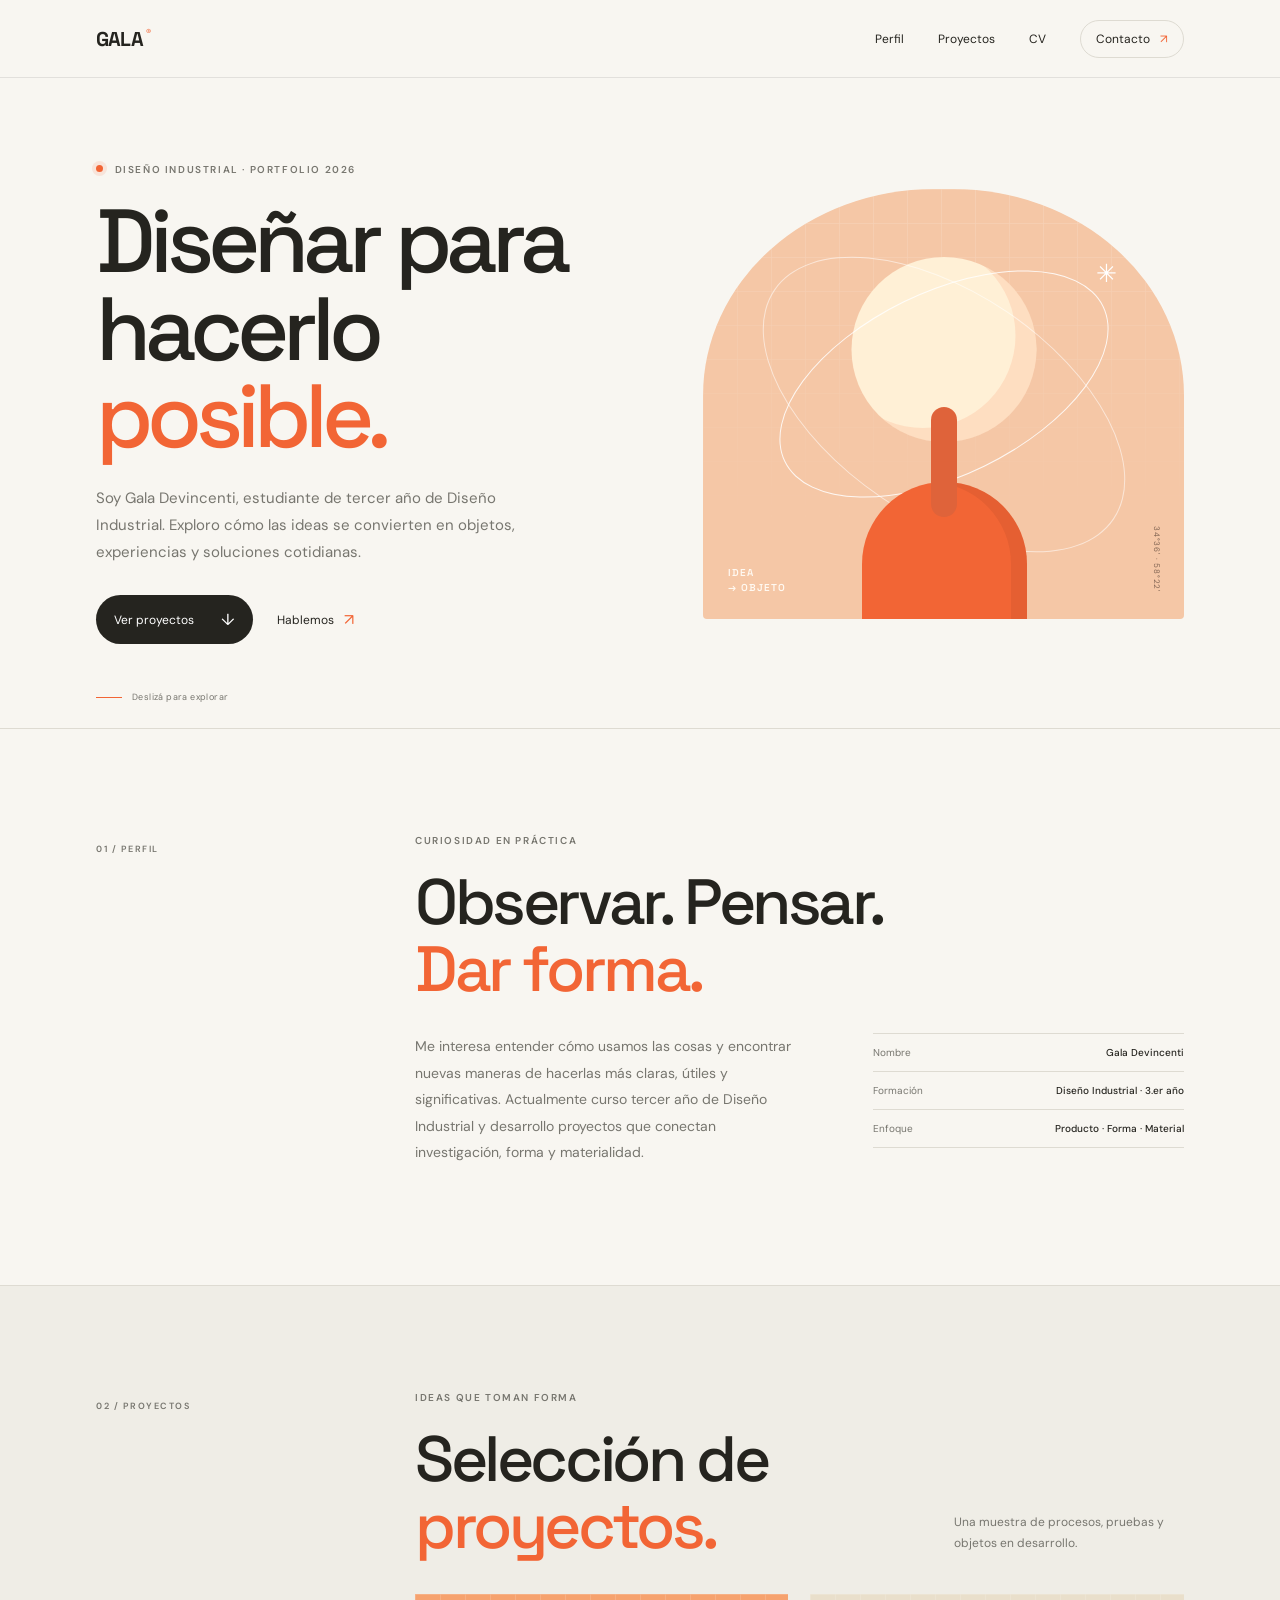
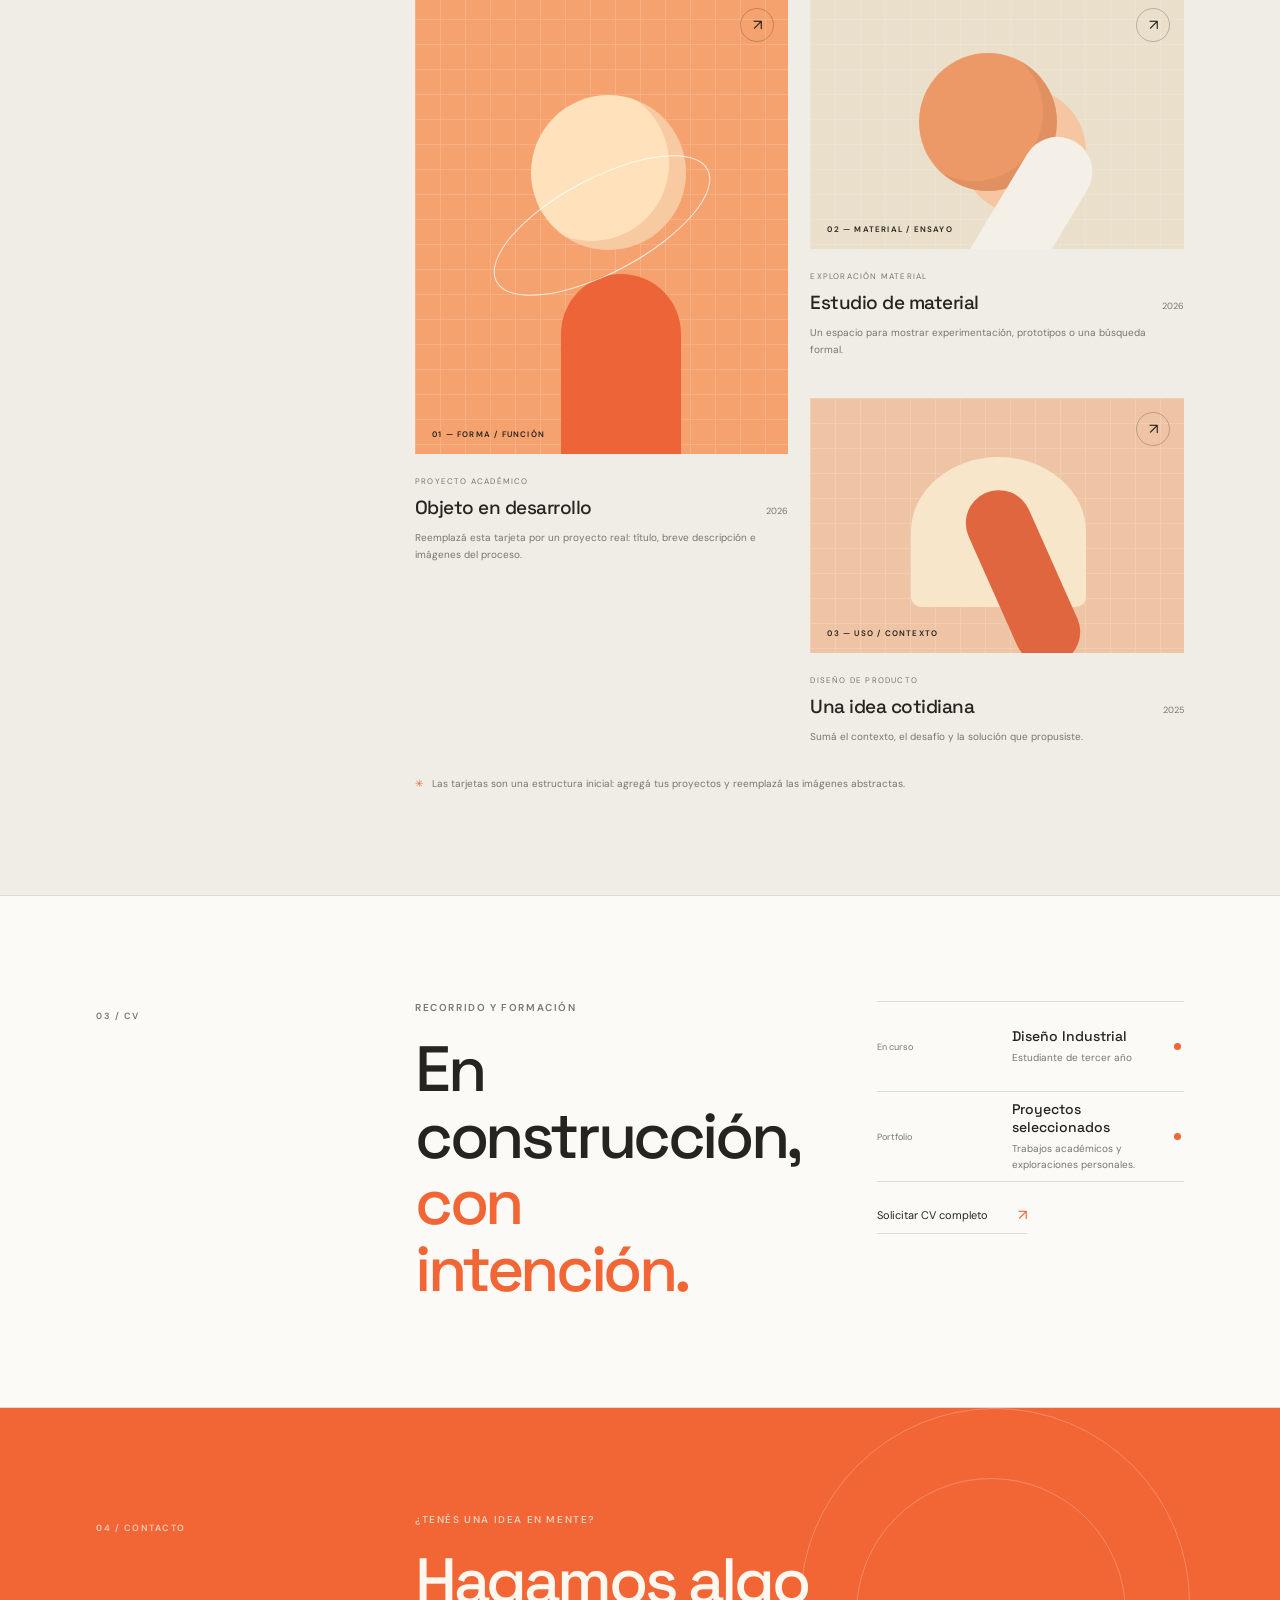
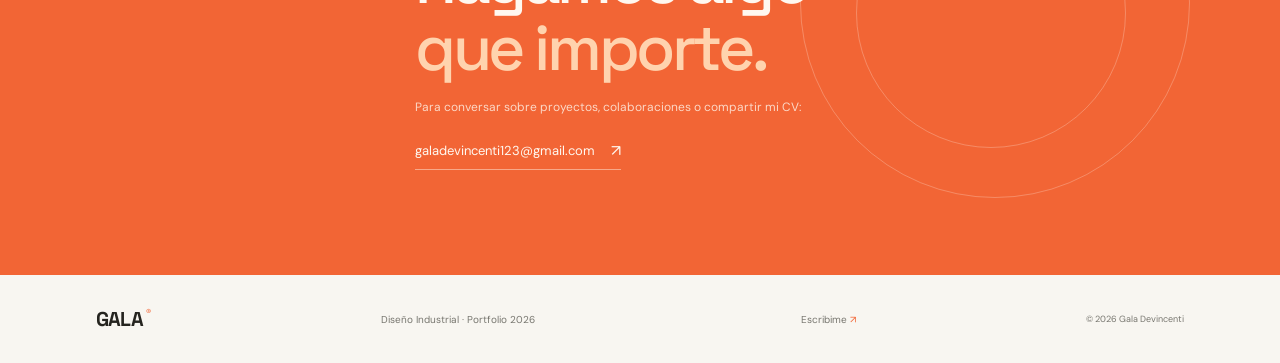
==== index.html @ a6c81020 "Actualiza portfolio de Gala" ====
<!doctype html>
<html lang="es">
  <head>
    <meta charset="UTF-8" />
    <meta name="viewport" content="width=device-width, initial-scale=1.0" />
    <meta name="theme-color" content="#f8f6f1" />
    <meta name="description" content="Portfolio de Gala Devincenti, estudiante de tercer año de Diseño Industrial." />
    <title>Gala Devincenti — Diseño Industrial</title>
    <link rel="preconnect" href="https://fonts.googleapis.com" />
    <link rel="preconnect" href="https://fonts.gstatic.com" crossorigin />
    <link href="https://fonts.googleapis.com/css2?family=DM+Sans:wght@400;500;600;700&family=Space+Grotesk:wght@400;500;600;700&display=swap" rel="stylesheet" />
    <link rel="stylesheet" href="styles.css" />
  </head>
  <body>
    <header class="site-header">
      <a class="wordmark" href="#inicio" aria-label="Gala Devincenti, inicio">GALA<span>®</span></a>
      <nav aria-label="Navegación principal">
        <a href="#perfil">Perfil</a>
        <a href="#proyectos">Proyectos</a>
        <a href="#cv">CV</a>
        <a class="nav-contact" href="#contacto">Contacto <span aria-hidden="true">↗</span></a>
      </nav>
    </header>

    <main>
      <section class="hero" id="inicio">
        <div class="hero-copy">
          <p class="eyebrow"><span class="status-dot"></span> Diseño Industrial · Portfolio 2026</p>
          <h1>Diseñar para<br />hacerlo <span>posible.</span></h1>
          <p class="hero-intro">Soy Gala Devincenti, estudiante de tercer año de Diseño Industrial. Exploro cómo las ideas se convierten en objetos, experiencias y soluciones cotidianas.</p>
          <div class="hero-actions">
            <a class="button" href="#proyectos">Ver proyectos <span aria-hidden="true">↓</span></a>
            <a class="quiet-link" href="mailto:galadevincenti123@gmail.com">Hablemos <span aria-hidden="true">↗</span></a>
          </div>
          <div class="hero-index"><span>01</span><span class="index-line"></span><span>04</span></div>
        </div>
        <div class="hero-visual" aria-label="Composición abstracta inspirada en formas y objetos de diseño" role="img">
          <div class="visual-grid"></div>
          <div class="object-disc"></div>
          <div class="object-ring ring-a"></div>
          <div class="object-ring ring-b"></div>
          <div class="object-block"></div>
          <div class="object-stem"></div>
          <div class="visual-tag">IDEA<br />→ OBJETO</div>
          <span class="visual-cross">✳</span>
          <span class="visual-coordinate">34°36' · 58°22'</span>
        </div>
        <a class="scroll-cue" href="#perfil"><span></span> Deslizá para explorar</a>
      </section>

      <section class="profile section" id="perfil">
        <div class="section-index">01 / PERFIL</div>
        <div class="profile-content">
          <p class="eyebrow">Curiosidad en práctica</p>
          <h2>Observar. Pensar.<br /><span>Dar forma.</span></h2>
          <div class="profile-bottom">
            <p>Me interesa entender cómo usamos las cosas y encontrar nuevas maneras de hacerlas más claras, útiles y significativas. Actualmente curso tercer año de Diseño Industrial y desarrollo proyectos que conectan investigación, forma y materialidad.</p>
            <div class="profile-facts">
              <div><span>Nombre</span><strong>Gala Devincenti</strong></div>
              <div><span>Formación</span><strong>Diseño Industrial · 3.er año</strong></div>
              <div><span>Enfoque</span><strong>Producto · Forma · Material</strong></div>
            </div>
          </div>
        </div>
      </section>

      <section class="projects section" id="proyectos">
        <div class="section-index">02 / PROYECTOS</div>
        <div class="projects-content">
          <div class="projects-heading">
            <div><p class="eyebrow">Ideas que toman forma</p><h2>Selección de<br /><span>proyectos.</span></h2></div>
            <p>Una muestra de procesos, pruebas y objetos en desarrollo.</p>
          </div>
          <div class="project-grid">
            <article class="project-card project-large">
              <a class="project-visual visual-one" href="mailto:galadevincenti123@gmail.com?subject=Proyecto%20de%20portfolio%20-%20Gala" aria-label="Consultar por el primer proyecto">
                <span class="project-mark mark-one"></span><span class="project-mark mark-two"></span><span class="project-mark mark-three"></span>
                <span class="project-open">↗</span><span class="project-visual-label">01 — FORMA / FUNCIÓN</span>
              </a>
              <div class="project-caption"><div><span class="project-type">PROYECTO ACADÉMICO</span><h3>Objeto en desarrollo</h3></div><span class="project-year">2026</span></div>
              <p class="project-note">Reemplazá esta tarjeta por un proyecto real: título, breve descripción e imágenes del proceso.</p>
            </article>
            <article class="project-card">
              <a class="project-visual visual-two" href="mailto:galadevincenti123@gmail.com?subject=Proyecto%20de%20portfolio%20-%20Gala" aria-label="Consultar por el segundo proyecto">
                <span class="project-mark mark-four"></span><span class="project-mark mark-five"></span><span class="project-open">↗</span><span class="project-visual-label">02 — MATERIAL / ENSAYO</span>
              </a>
              <div class="project-caption"><div><span class="project-type">EXPLORACIÓN MATERIAL</span><h3>Estudio de material</h3></div><span class="project-year">2026</span></div>
              <p class="project-note">Un espacio para mostrar experimentación, prototipos o una búsqueda formal.</p>
            </article>
            <article class="project-card">
              <a class="project-visual visual-three" href="mailto:galadevincenti123@gmail.com?subject=Proyecto%20de%20portfolio%20-%20Gala" aria-label="Consultar por el tercer proyecto">
                <span class="project-mark mark-six"></span><span class="project-mark mark-seven"></span><span class="project-open">↗</span><span class="project-visual-label">03 — USO / CONTEXTO</span>
              </a>
              <div class="project-caption"><div><span class="project-type">DISEÑO DE PRODUCTO</span><h3>Una idea cotidiana</h3></div><span class="project-year">2025</span></div>
              <p class="project-note">Sumá el contexto, el desafío y la solución que propusiste.</p>
            </article>
          </div>
          <p class="projects-footnote"><span>✳</span> Las tarjetas son una estructura inicial: agregá tus proyectos y reemplazá las imágenes abstractas.</p>
        </div>
      </section>

      <section class="cv section" id="cv">
        <div class="section-index">03 / CV</div>
        <div class="cv-content">
          <div class="cv-title"><p class="eyebrow">Recorrido y formación</p><h2>En construcción,<br /><span>con intención.</span></h2></div>
          <div class="cv-summary">
              <div class="cv-row"><span>En curso</span><div><h3>Diseño Industrial</h3><p>Estudiante de tercer año</p></div><span class="cv-dot"></span></div>
              <div class="cv-row"><span>Portfolio</span><div><h3>Proyectos seleccionados</h3><p>Trabajos académicos y exploraciones personales.</p></div><span class="cv-dot"></span></div>
            <a class="cv-download" href="mailto:galadevincenti123@gmail.com?subject=Solicitud%20de%20CV%20-%20Gala%20De%20Vincenti">Solicitar CV completo <span aria-hidden="true">↗</span></a>
          </div>
        </div>
      </section>

      <section class="contact section" id="contacto">
        <div class="section-index">04 / CONTACTO</div>
        <div class="contact-content">
          <p class="eyebrow">¿Tenés una idea en mente?</p>
          <h2>Hagamos algo<br /><span>que importe.</span></h2>
          <p>Para conversar sobre proyectos, colaboraciones o compartir mi CV:</p>
          <a class="email-link" href="mailto:galadevincenti123@gmail.com">galadevincenti123@gmail.com <span aria-hidden="true">↗</span></a>
        </div>
        <span class="contact-orbit orbit-a"></span><span class="contact-orbit orbit-b"></span>
      </section>
    </main>

    <footer class="site-footer">
      <a class="wordmark" href="#inicio">GALA<span>®</span></a>
      <p>Diseño Industrial · Portfolio 2026</p>
      <a href="mailto:galadevincenti123@gmail.com">Escribime <span aria-hidden="true">↗</span></a>
      <small>© 2026 Gala Devincenti</small>
    </footer>
  </body>
</html>
---- styles.css ----
:root {
  --paper: #f8f6f1;
  --paper-deep: #efede6;
  --ink: #25241f;
  --muted: #77766f;
  --orange: #f26535;
  --orange-light: #ffb184;
  --line: #dedbd2;
  --sans: 'DM Sans', Arial, sans-serif;
  --display: 'Space Grotesk', Arial, sans-serif;
}

* { box-sizing: border-box; }
html { scroll-behavior: smooth; scroll-padding-top: 78px; }
body { margin: 0; background: var(--paper); color: var(--ink); font-family: var(--sans); -webkit-font-smoothing: antialiased; }
a { color: inherit; text-decoration: none; }
.site-header { height: 78px; padding: 0 7.5%; display: flex; align-items: center; justify-content: space-between; border-bottom: 1px solid rgba(37,36,31,.1); }
.wordmark { font: 700 20px var(--display); letter-spacing: -.8px; }
.wordmark span { margin-left: 3px; color: var(--orange); font-size: 10px; vertical-align: top; }
nav { display: flex; align-items: center; gap: 34px; font-size: 12px; }
nav a { transition: color .2s ease; }
nav a:hover, .quiet-link:hover, .site-footer > a:hover { color: var(--orange); }
.nav-contact { padding: 10px 15px; border: 1px solid var(--line); border-radius: 30px; }
.nav-contact span { margin-left: 7px; color: var(--orange); }
.hero { min-height: 650px; padding: 78px 7.5% 77px; position: relative; display: grid; grid-template-columns: 1.05fr .95fr; align-items: center; gap: 7%; overflow: hidden; }
.hero-copy { max-width: 590px; position: relative; z-index: 2; }
.eyebrow { margin: 0 0 22px; color: var(--muted); font-size: 10px; font-weight: 600; letter-spacing: 1.6px; text-transform: uppercase; }
.status-dot { display: inline-block; width: 7px; height: 7px; margin: 0 8px 1px 0; border-radius: 50%; background: var(--orange); box-shadow: 0 0 0 4px rgba(242,101,53,.12); }
h1, h2, h3, p { margin-top: 0; }
h1, h2, h3 { font-family: var(--display); }
h1 { max-width: 620px; margin-bottom: 24px; font-size: clamp(58px, 7vw, 93px); font-weight: 500; letter-spacing: -6px; line-height: .98; }
h1 span, h2 span { color: var(--orange); }
.hero-intro { max-width: 430px; margin-bottom: 29px; color: var(--muted); font-size: 15px; line-height: 1.8; }
.hero-actions { display: flex; align-items: center; gap: 24px; }
.button { display: inline-flex; align-items: center; gap: 27px; padding: 14px 18px; border-radius: 30px; background: var(--ink); color: white; font-size: 12px; transition: transform .2s, background .2s; }
.button:hover { transform: translateY(-2px); background: var(--orange); }
.button span, .quiet-link span { font-size: 16px; }
.quiet-link { display: inline-flex; gap: 10px; align-items: center; font-size: 12px; transition: color .2s; }
.quiet-link span { color: var(--orange); }
.hero-index { display: flex; align-items: center; gap: 10px; position: absolute; bottom: -94px; left: 0; color: var(--muted); font-size: 9px; letter-spacing: 1px; }
.hero-index span:first-child { color: var(--orange); }
.index-line { width: 42px; height: 1px; background: var(--line); }
.hero-visual { height: 430px; position: relative; overflow: hidden; isolation: isolate; border-radius: 48% 48% 4px 4px; background: #f5c7a6; }
.visual-grid { position: absolute; inset: 0; z-index: -1; opacity: .22; background-image: linear-gradient(rgba(255,255,255,.65) 1px, transparent 1px), linear-gradient(90deg, rgba(255,255,255,.65) 1px, transparent 1px); background-size: 34px 34px; mask-image: linear-gradient(to bottom, black, transparent 80%); }
.object-disc { width: 185px; height: 185px; position: absolute; top: 16%; left: 50%; transform: translateX(-50%); border-radius: 50%; background: #fff0d6; box-shadow: inset -21px -14px 0 rgba(242,101,53,.13); }
.object-ring { position: absolute; left: 50%; top: 24%; border: 1px solid rgba(255,255,255,.86); border-radius: 50%; transform: translateX(-50%) rotate(-26deg); }
.ring-a { width: 355px; height: 184px; }
.ring-b { width: 410px; height: 225px; transform: translateX(-50%) rotate(34deg); border-color: rgba(255,255,255,.55); }
.object-block { width: 165px; height: 145px; position: absolute; bottom: -8px; left: calc(50% - 82px); border-radius: 82px 82px 0 0; background: var(--orange); box-shadow: inset -16px 0 0 rgba(135,55,28,.12); }
.object-stem { width: 26px; height: 110px; position: absolute; left: calc(50% - 13px); bottom: 102px; border-radius: 20px; background: #df633a; }
.visual-tag { position: absolute; left: 25px; bottom: 24px; color: #fff9f1; font: 600 10px/1.5 var(--display); letter-spacing: 1px; }
.visual-cross { position: absolute; top: 16%; right: 14%; color: white; font-size: 25px; }
.visual-coordinate { position: absolute; right: 22px; bottom: 27px; color: rgba(68,48,38,.65); font-size: 8px; letter-spacing: .8px; writing-mode: vertical-rl; }
.scroll-cue { position: absolute; left: 7.5%; bottom: 25px; display: flex; gap: 10px; align-items: center; color: var(--muted); font-size: 9px; letter-spacing: .4px; }
.scroll-cue span { width: 26px; height: 1px; background: var(--orange); }
.section { padding: 105px 7.5%; display: grid; grid-template-columns: .72fr 2.28fr; gap: 7%; border-top: 1px solid var(--line); }
.section-index { padding-top: 9px; color: var(--muted); font-size: 9px; font-weight: 600; letter-spacing: 1.5px; }
.profile-content { max-width: 1000px; }
h2 { margin-bottom: 31px; font-size: clamp(44px, 5vw, 67px); font-weight: 500; letter-spacing: -3.4px; line-height: 1.04; }
.profile-bottom { display: grid; grid-template-columns: 1.1fr .9fr; gap: 10%; align-items: start; }
.profile-bottom > p { max-width: 490px; color: var(--muted); font-size: 14px; line-height: 1.9; }
.profile-facts { border-top: 1px solid var(--line); }
.profile-facts > div { padding: 12px 0; display: flex; justify-content: space-between; gap: 14px; border-bottom: 1px solid var(--line); font-size: 10px; }
.profile-facts span { color: var(--muted); }
.profile-facts strong { font-weight: 500; text-align: right; }
.projects { background: var(--paper-deep); }
.projects-content { min-width: 0; }
.projects-heading { margin-bottom: 35px; display: flex; justify-content: space-between; align-items: end; gap: 30px; }
.projects-heading h2 { margin: 0; }
.projects-heading > p { max-width: 230px; margin: 0 0 6px; color: var(--muted); font-size: 12px; line-height: 1.7; }
.project-grid { display: grid; grid-template-columns: 1fr 1fr; gap: 40px 22px; }
.project-card { min-width: 0; }
.project-large { grid-row: span 2; }
.project-visual { height: 255px; position: relative; display: block; overflow: hidden; }
.project-large .project-visual { height: 460px; }
.visual-one { background: #f6a26e; }
.visual-two { background: #e9dfcb; }
.visual-three { background: #efc4a5; }
.project-visual::before { content: ''; position: absolute; inset: 0; opacity: .22; background-image: linear-gradient(rgba(255,255,255,.7) 1px, transparent 1px), linear-gradient(90deg, rgba(255,255,255,.7) 1px, transparent 1px); background-size: 25px 25px; }
.project-mark { position: absolute; display: block; transition: transform .35s ease; }
.project-visual:hover .project-mark { transform: translateY(-8px) rotate(5deg); }
.mark-one { width: 155px; height: 155px; top: 22%; left: 31%; border-radius: 50%; background: #ffe2bc; box-shadow: inset -17px -9px 0 rgba(217,95,48,.19); }
.mark-two { width: 120px; height: 210px; bottom: -30px; left: 39%; border-radius: 60px 60px 10px 10px; background: #ed6438; }
.mark-three { width: 240px; height: 95px; top: 40%; left: 18%; border: 1px solid rgba(255,255,255,.8); border-radius: 50%; transform: rotate(-28deg); }
.mark-four { width: 138px; height: 138px; left: 29%; top: 23%; border-radius: 50%; background: #ec9967; box-shadow: 35px 29px 0 -6px #f6c6a2, inset -14px -10px 0 rgba(117,74,47,.1); }
.mark-five { width: 70px; height: 180px; left: 49%; bottom: -60px; border-radius: 40px 40px 0 0; background: #f5f0e7; transform: rotate(31deg); }
.mark-six { width: 175px; height: 150px; left: 27%; top: 23%; border-radius: 50% 50% 10px 10px; background: #f7e6ca; }
.mark-seven { width: 66px; height: 185px; left: 48%; top: 34%; border-radius: 40px; background: #df663f; transform: rotate(-24deg); }
.project-open { width: 34px; height: 34px; position: absolute; top: 14px; right: 14px; display: grid; place-items: center; border: 1px solid rgba(37,36,31,.25); border-radius: 50%; font-size: 15px; transition: color .2s, background .2s; }
.project-visual:hover .project-open { background: var(--ink); color: white; }
.project-visual-label { position: absolute; left: 17px; bottom: 15px; font-size: 8px; font-weight: 600; letter-spacing: 1.2px; }
.project-caption { padding: 14px 0 0; display: flex; align-items: end; justify-content: space-between; }
.project-type { color: var(--muted); font-size: 8px; letter-spacing: 1.2px; }
.project-caption h3 { margin: 6px 0 0; font-size: 19px; font-weight: 500; letter-spacing: -.5px; }
.project-year { padding-bottom: 3px; color: var(--muted); font-size: 9px; }
.project-note { max-width: 360px; margin: 9px 0 0; color: var(--muted); font-size: 10px; line-height: 1.7; }
.projects-footnote { margin: 32px 0 0; color: var(--muted); font-size: 10px; }
.projects-footnote span { margin-right: 6px; color: var(--orange); }
.cv { background: #fbfaf6; }
.cv-content { display: grid; grid-template-columns: .9fr 1.1fr; gap: 10%; }
.cv-title h2 { margin: 0; }
.cv-summary { border-top: 1px solid var(--line); }
.cv-row { min-height: 90px; display: grid; grid-template-columns: 120px 1fr 10px; gap: 15px; align-items: center; border-bottom: 1px solid var(--line); }
.cv-row > span:first-child { color: var(--muted); font-size: 9px; }
.cv-row h3 { margin: 0 0 5px; font-size: 14px; font-weight: 500; }
.cv-row p { margin: 0; color: var(--muted); font-size: 10px; line-height: 1.6; }
.cv-dot { width: 7px; height: 7px; border-radius: 50%; background: var(--orange); }
.cv-download { margin-top: 23px; display: inline-flex; gap: 30px; align-items: center; padding-bottom: 8px; border-bottom: 1px solid var(--line); font-size: 11px; transition: color .2s; }
.cv-download:hover { color: var(--orange); }
.cv-download span { color: var(--orange); font-size: 15px; }
.contact { position: relative; min-height: 430px; overflow: hidden; background: var(--orange); color: #fff8f0; }
.contact .section-index, .contact .eyebrow { color: rgba(255,248,240,.7); }
.contact-content { position: relative; z-index: 1; }
.contact-content h2 { margin-bottom: 18px; }
.contact-content h2 span { color: #ffd3ae; }
.contact-content > p:not(.eyebrow) { color: rgba(255,248,240,.78); font-size: 12px; }
.email-link { display: inline-flex; gap: 16px; align-items: center; margin-top: 13px; padding-bottom: 8px; border-bottom: 1px solid rgba(255,248,240,.45); font-size: 13px; }
.email-link span { font-size: 16px; }
.contact-orbit { width: 270px; height: 270px; position: absolute; right: 12%; top: 15%; border: 1px solid rgba(255,248,240,.26); border-radius: 50%; }
.orbit-b { width: 390px; height: 390px; right: 7%; top: 0; }
.site-footer { min-height: 88px; padding: 20px 7.5%; display: grid; grid-template-columns: 1fr 1.5fr 1fr auto; gap: 18px; align-items: center; }
.site-footer p, .site-footer > a:not(.wordmark) { margin: 0; color: var(--muted); font-size: 10px; }
.site-footer > a:not(.wordmark) span { color: var(--orange); }
.site-footer small { color: var(--muted); font-size: 9px; }

@media (max-width: 760px) {
  .site-header { height: 70px; padding: 0 6%; }
  nav { gap: 17px; font-size: 10px; }
  .nav-contact { padding: 8px 10px; }
  .hero { min-height: auto; padding: 68px 6% 85px; grid-template-columns: 1fr; gap: 40px; }
  h1 { font-size: clamp(60px, 13vw, 82px); letter-spacing: -4px; }
  .hero-visual { width: min(100%, 440px); height: 360px; justify-self: center; }
  .hero-index { bottom: -54px; }
  .scroll-cue { left: 6%; bottom: 25px; }
  .section { padding: 75px 6%; grid-template-columns: 1fr; gap: 23px; }
  .section-index { padding: 0; }
  .profile-bottom { grid-template-columns: 1fr; gap: 15px; }
  .projects-heading { align-items: start; flex-direction: column; gap: 10px; }
  .project-large .project-visual { height: 380px; }
  .cv-content { grid-template-columns: 1fr; gap: 28px; }
  .contact-orbit { right: -32%; top: 22%; }
  .orbit-b { right: -45%; }
  .site-footer { padding: 25px 6%; grid-template-columns: 1fr 1fr; }
  .site-footer p { grid-column: 1 / -1; order: 3; }
  .site-footer small { text-align: right; }
}

@media (max-width: 480px) {
  nav { gap: 11px; }
  nav a:first-child { display: none; }
  .hero-visual { height: 315px; }
  .section { padding: 64px 6%; }
  h2 { font-size: 47px; letter-spacing: -2.5px; }
  .project-grid { grid-template-columns: 1fr; gap: 30px; }
  .project-large { grid-row: auto; }
  .project-large .project-visual, .project-visual { height: 300px; }
  .cv-row { grid-template-columns: 85px 1fr 8px; gap: 10px; }
  .email-link { font-size: 11px; }
  .site-footer { grid-template-columns: 1fr; gap: 12px; }
  .site-footer p { grid-column: auto; }
  .site-footer small { text-align: left; }
}
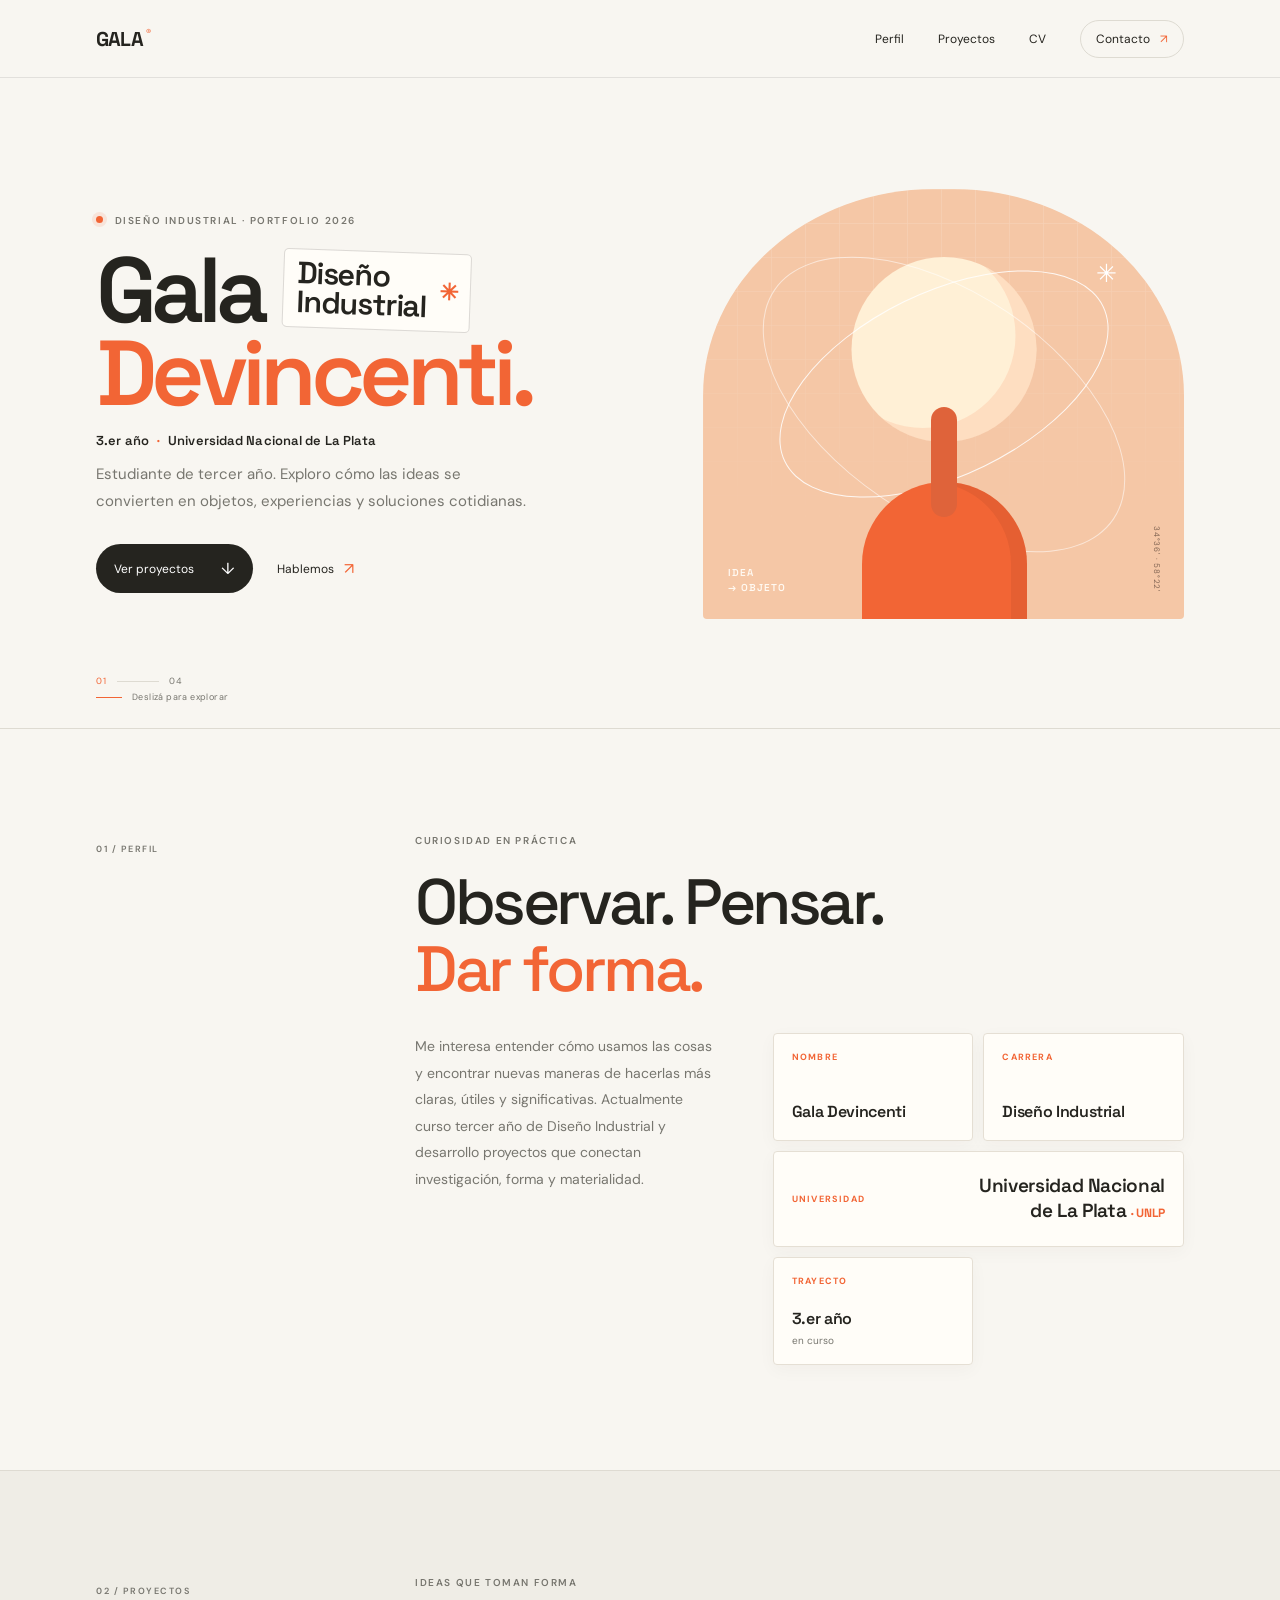
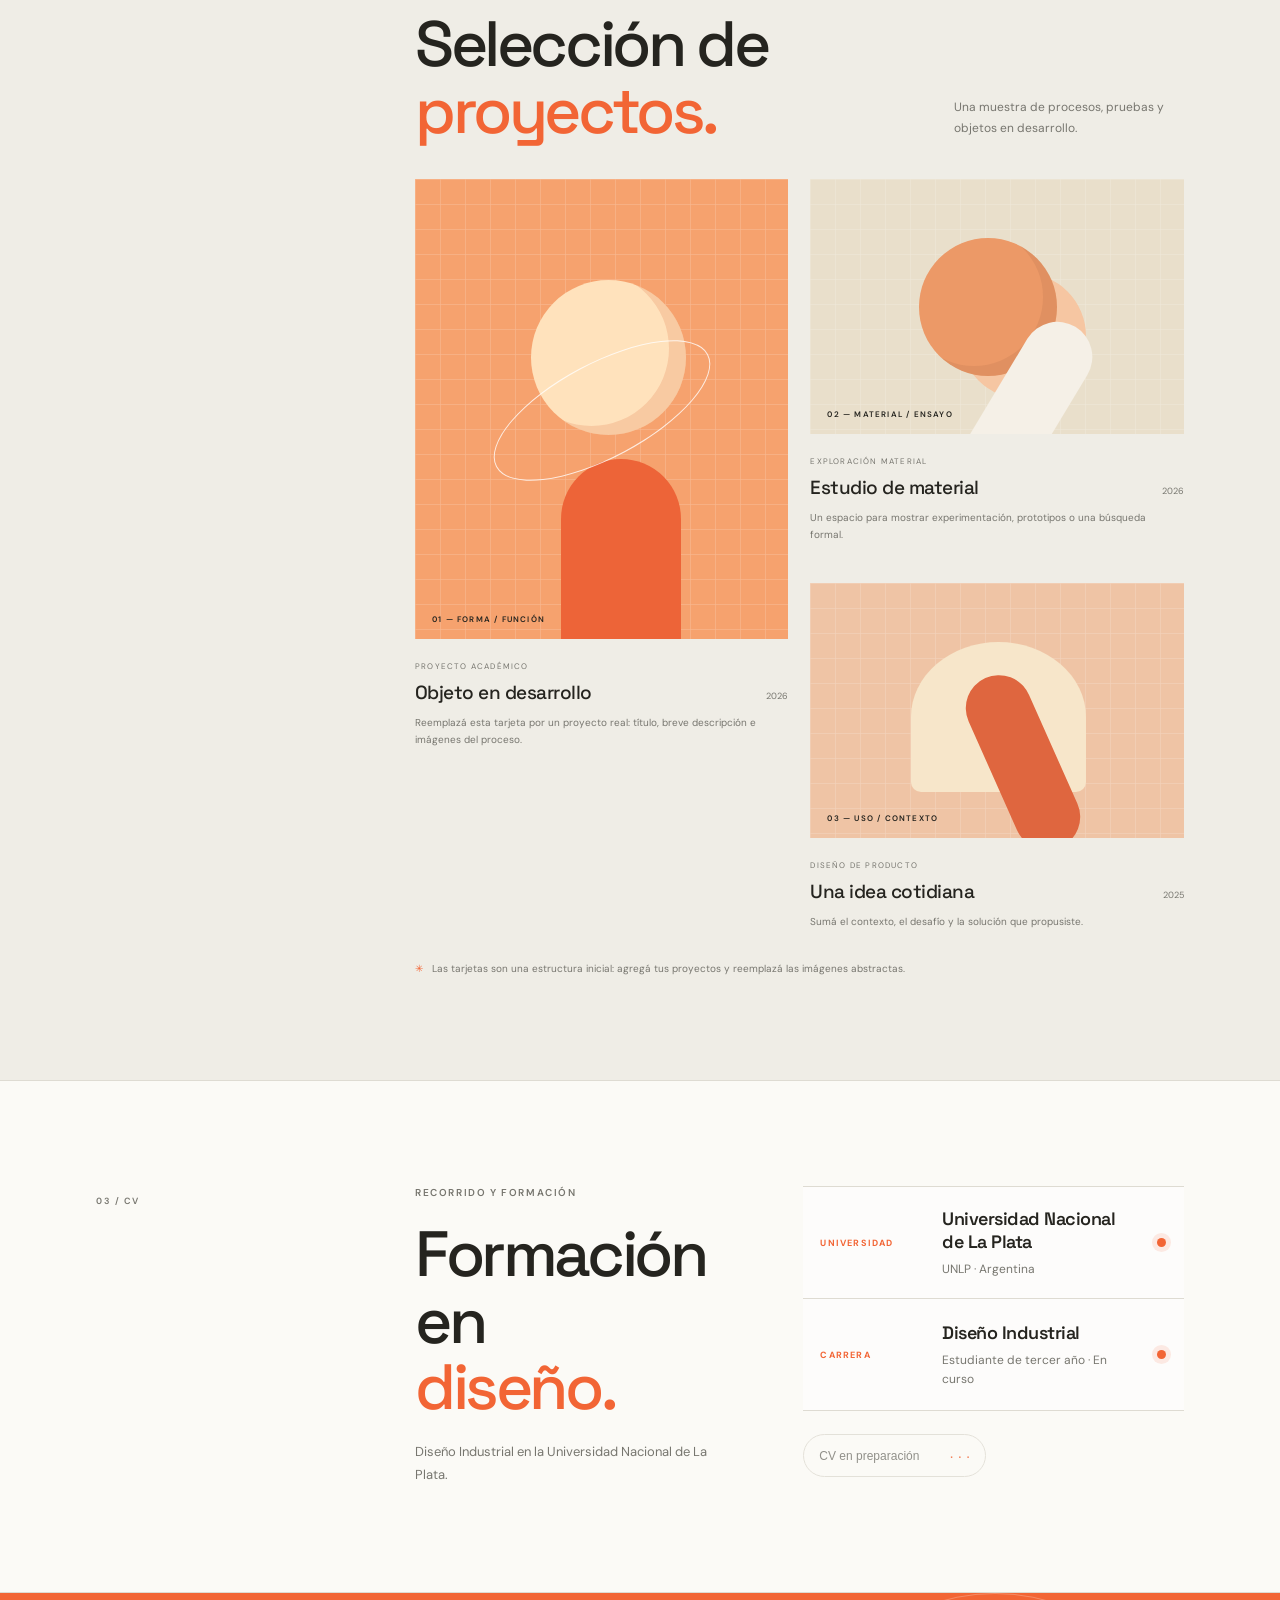
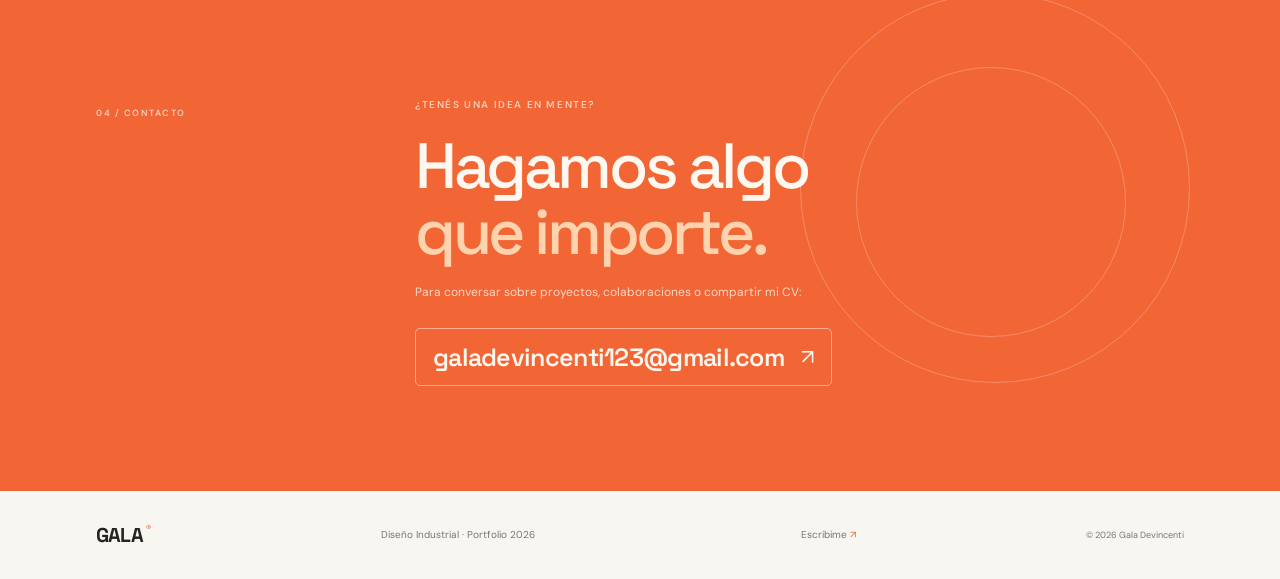
==== commit 0f50ab6b: "mejoras en el diseño" ====
--- a/index.html
+++ b/index.html
@@ -26,8 +26,9 @@
       <section class="hero" id="inicio">
         <div class="hero-copy">
           <p class="eyebrow"><span class="status-dot"></span> Diseño Industrial · Portfolio 2026</p>
-          <h1>Diseñar para<br />hacerlo <span>posible.</span></h1>
-          <p class="hero-intro">Soy Gala Devincenti, estudiante de tercer año de Diseño Industrial. Exploro cómo las ideas se convierten en objetos, experiencias y soluciones cotidianas.</p>
+          <h1><span class="hero-name-top"><span class="hero-name-first">Gala</span><span class="discipline-hover" tabindex="0" aria-label="Diseño Industrial"><span class="discipline-label">Diseño<br />Industrial</span><span class="discipline-spark" aria-hidden="true">✳</span></span></span><br /><span class="hero-name-last">Devincenti.</span></h1>
+          <p class="hero-role">3.er año <span>·</span> Universidad Nacional de La Plata</p>
+          <p class="hero-intro">Estudiante de tercer año. Exploro cómo las ideas se convierten en objetos, experiencias y soluciones cotidianas.</p>
           <div class="hero-actions">
             <a class="button" href="#proyectos">Ver proyectos <span aria-hidden="true">↓</span></a>
             <a class="quiet-link" href="mailto:galadevincenti123@gmail.com">Hablemos <span aria-hidden="true">↗</span></a>
@@ -56,9 +57,10 @@
           <div class="profile-bottom">
             <p>Me interesa entender cómo usamos las cosas y encontrar nuevas maneras de hacerlas más claras, útiles y significativas. Actualmente curso tercer año de Diseño Industrial y desarrollo proyectos que conectan investigación, forma y materialidad.</p>
             <div class="profile-facts">
-              <div><span>Nombre</span><strong>Gala Devincenti</strong></div>
-              <div><span>Formación</span><strong>Diseño Industrial · 3.er año</strong></div>
-              <div><span>Enfoque</span><strong>Producto · Forma · Material</strong></div>
+              <div class="fact-card"><span>Nombre</span><strong>Gala Devincenti</strong></div>
+              <div class="fact-card"><span>Carrera</span><strong>Diseño Industrial</strong></div>
+              <div class="fact-card fact-wide"><span>Universidad</span><strong>Universidad Nacional<br />de La Plata <b>· UNLP</b></strong></div>
+              <div class="fact-card"><span>Trayecto</span><strong>3.er año <i>en curso</i></strong></div>
             </div>
           </div>
         </div>
@@ -73,24 +75,24 @@
           </div>
           <div class="project-grid">
             <article class="project-card project-large">
-              <a class="project-visual visual-one" href="mailto:galadevincenti123@gmail.com?subject=Proyecto%20de%20portfolio%20-%20Gala" aria-label="Consultar por el primer proyecto">
+              <div class="project-visual visual-one" role="img" aria-label="Composición abstracta del proyecto uno">
                 <span class="project-mark mark-one"></span><span class="project-mark mark-two"></span><span class="project-mark mark-three"></span>
-                <span class="project-open">↗</span><span class="project-visual-label">01 — FORMA / FUNCIÓN</span>
-              </a>
+                <span class="project-visual-label">01 — FORMA / FUNCIÓN</span>
+              </div>
               <div class="project-caption"><div><span class="project-type">PROYECTO ACADÉMICO</span><h3>Objeto en desarrollo</h3></div><span class="project-year">2026</span></div>
               <p class="project-note">Reemplazá esta tarjeta por un proyecto real: título, breve descripción e imágenes del proceso.</p>
             </article>
             <article class="project-card">
-              <a class="project-visual visual-two" href="mailto:galadevincenti123@gmail.com?subject=Proyecto%20de%20portfolio%20-%20Gala" aria-label="Consultar por el segundo proyecto">
-                <span class="project-mark mark-four"></span><span class="project-mark mark-five"></span><span class="project-open">↗</span><span class="project-visual-label">02 — MATERIAL / ENSAYO</span>
-              </a>
+              <div class="project-visual visual-two" role="img" aria-label="Composición abstracta del proyecto dos">
+                <span class="project-mark mark-four"></span><span class="project-mark mark-five"></span><span class="project-visual-label">02 — MATERIAL / ENSAYO</span>
+              </div>
               <div class="project-caption"><div><span class="project-type">EXPLORACIÓN MATERIAL</span><h3>Estudio de material</h3></div><span class="project-year">2026</span></div>
               <p class="project-note">Un espacio para mostrar experimentación, prototipos o una búsqueda formal.</p>
             </article>
             <article class="project-card">
-              <a class="project-visual visual-three" href="mailto:galadevincenti123@gmail.com?subject=Proyecto%20de%20portfolio%20-%20Gala" aria-label="Consultar por el tercer proyecto">
-                <span class="project-mark mark-six"></span><span class="project-mark mark-seven"></span><span class="project-open">↗</span><span class="project-visual-label">03 — USO / CONTEXTO</span>
-              </a>
+              <div class="project-visual visual-three" role="img" aria-label="Composición abstracta del proyecto tres">
+                <span class="project-mark mark-six"></span><span class="project-mark mark-seven"></span><span class="project-visual-label">03 — USO / CONTEXTO</span>
+              </div>
               <div class="project-caption"><div><span class="project-type">DISEÑO DE PRODUCTO</span><h3>Una idea cotidiana</h3></div><span class="project-year">2025</span></div>
               <p class="project-note">Sumá el contexto, el desafío y la solución que propusiste.</p>
             </article>
@@ -102,11 +104,11 @@
       <section class="cv section" id="cv">
         <div class="section-index">03 / CV</div>
         <div class="cv-content">
-          <div class="cv-title"><p class="eyebrow">Recorrido y formación</p><h2>En construcción,<br /><span>con intención.</span></h2></div>
+          <div class="cv-title"><p class="eyebrow">Recorrido y formación</p><h2>Formación en<br /><span>diseño.</span></h2><p class="cv-lede">Diseño Industrial en la Universidad Nacional de La Plata.</p></div>
           <div class="cv-summary">
-              <div class="cv-row"><span>En curso</span><div><h3>Diseño Industrial</h3><p>Estudiante de tercer año</p></div><span class="cv-dot"></span></div>
-              <div class="cv-row"><span>Portfolio</span><div><h3>Proyectos seleccionados</h3><p>Trabajos académicos y exploraciones personales.</p></div><span class="cv-dot"></span></div>
-            <a class="cv-download" href="mailto:galadevincenti123@gmail.com?subject=Solicitud%20de%20CV%20-%20Gala%20De%20Vincenti">Solicitar CV completo <span aria-hidden="true">↗</span></a>
+            <div class="cv-row"><span>UNIVERSIDAD</span><div><h3>Universidad Nacional de La Plata</h3><p>UNLP · Argentina</p></div><span class="cv-dot"></span></div>
+            <div class="cv-row"><span>CARRERA</span><div><h3>Diseño Industrial</h3><p>Estudiante de tercer año · En curso</p></div><span class="cv-dot"></span></div>
+            <button class="cv-download" type="button" disabled>CV en preparación <span aria-hidden="true">· · ·</span></button>
           </div>
         </div>
       </section>
@@ -117,7 +119,7 @@
           <p class="eyebrow">¿Tenés una idea en mente?</p>
           <h2>Hagamos algo<br /><span>que importe.</span></h2>
           <p>Para conversar sobre proyectos, colaboraciones o compartir mi CV:</p>
-          <a class="email-link" href="mailto:galadevincenti123@gmail.com">galadevincenti123@gmail.com <span aria-hidden="true">↗</span></a>
+          <a class="email-link" href="mailto:galadevincenti123@gmail.com"><span class="email-address">galadevincenti123@gmail.com</span><span class="email-arrow" aria-hidden="true">↗</span></a>
         </div>
         <span class="contact-orbit orbit-a"></span><span class="contact-orbit orbit-b"></span>
       </section>
--- a/styles.css
+++ b/styles.css
@@ -28,8 +28,18 @@
 .status-dot { display: inline-block; width: 7px; height: 7px; margin: 0 8px 1px 0; border-radius: 50%; background: var(--orange); box-shadow: 0 0 0 4px rgba(242,101,53,.12); }
 h1, h2, h3, p { margin-top: 0; }
 h1, h2, h3 { font-family: var(--display); }
-h1 { max-width: 620px; margin-bottom: 24px; font-size: clamp(58px, 7vw, 93px); font-weight: 500; letter-spacing: -6px; line-height: .98; }
+h1 { max-width: 700px; margin-bottom: 12px; font-size: clamp(64px, 7.2vw, 100px); font-weight: 600; letter-spacing: -6px; line-height: .9; }
 h1 span, h2 span { color: var(--orange); }
+.hero-name-top { display: inline-flex; align-items: center; gap: clamp(12px, 1.5vw, 21px); white-space: nowrap; }
+h1 .hero-name-first { color: var(--ink); }
+h1 .hero-name-last { color: var(--orange); }
+.discipline-hover { min-height: 63px; padding: 9px 13px; display: inline-flex; align-items: center; gap: 12px; border: 1px solid rgba(37,36,31,.16); border-radius: 5px; background: #fffdf8; color: var(--ink) !important; font: 600 clamp(19px, 2.4vw, 31px)/.96 var(--display); letter-spacing: -1.2px; text-align: left; transform: rotate(2deg); transform-origin: 50% 80%; transition: transform .32s cubic-bezier(.2,.8,.2,1), background .25s, color .25s, box-shadow .25s; }
+.discipline-hover:hover, .discipline-hover:focus-visible { transform: rotate(-4deg) translateY(-6px) scale(1.04); background: var(--orange); color: #fff8f0 !important; box-shadow: 0 12px 24px rgba(193,79,40,.2); outline: none; }
+.discipline-label { color: inherit !important; }
+.discipline-spark { color: var(--orange) !important; font-size: .75em; transition: transform .45s cubic-bezier(.2,.8,.2,1), color .25s; }
+.discipline-hover:hover .discipline-spark, .discipline-hover:focus-visible .discipline-spark { transform: rotate(135deg) scale(1.35); color: #fff8f0 !important; }
+.hero-role { margin: 18px 0 12px; font: 600 13px var(--display); letter-spacing: .1px; }
+.hero-role span { margin: 0 5px; color: var(--orange); }
 .hero-intro { max-width: 430px; margin-bottom: 29px; color: var(--muted); font-size: 15px; line-height: 1.8; }
 .hero-actions { display: flex; align-items: center; gap: 24px; }
 .button { display: inline-flex; align-items: center; gap: 27px; padding: 14px 18px; border-radius: 30px; background: var(--ink); color: white; font-size: 12px; transition: transform .2s, background .2s; }
@@ -57,12 +67,16 @@
 .section-index { padding-top: 9px; color: var(--muted); font-size: 9px; font-weight: 600; letter-spacing: 1.5px; }
 .profile-content { max-width: 1000px; }
 h2 { margin-bottom: 31px; font-size: clamp(44px, 5vw, 67px); font-weight: 500; letter-spacing: -3.4px; line-height: 1.04; }
-.profile-bottom { display: grid; grid-template-columns: 1.1fr .9fr; gap: 10%; align-items: start; }
+.profile-bottom { display: grid; grid-template-columns: .85fr 1.15fr; gap: 7%; align-items: start; }
 .profile-bottom > p { max-width: 490px; color: var(--muted); font-size: 14px; line-height: 1.9; }
-.profile-facts { border-top: 1px solid var(--line); }
-.profile-facts > div { padding: 12px 0; display: flex; justify-content: space-between; gap: 14px; border-bottom: 1px solid var(--line); font-size: 10px; }
-.profile-facts span { color: var(--muted); }
-.profile-facts strong { font-weight: 500; text-align: right; }
+.profile-facts { display: grid; grid-template-columns: 1fr 1fr; gap: 10px; }
+.fact-card { min-height: 108px; padding: 17px 18px; display: flex; flex-direction: column; justify-content: space-between; gap: 12px; border: 1px solid #e5dfd4; border-radius: 4px; background: #fffdf8; box-shadow: 0 5px 18px rgba(48,38,27,.035); }
+.fact-card > span { color: var(--orange); font-size: 9px; font-weight: 700; letter-spacing: 1.2px; text-transform: uppercase; }
+.fact-card strong { font: 600 16px/1.3 var(--display); letter-spacing: -.35px; }
+.fact-card b { color: var(--orange); font-size: 12px; }
+.fact-card i { display: block; margin-top: 4px; color: var(--muted); font: 400 10px var(--sans); letter-spacing: 0; }
+.fact-wide { grid-column: 1 / -1; min-height: 96px; flex-direction: row; align-items: center; }
+.fact-wide strong { font-size: 19px; text-align: right; }
 .projects { background: var(--paper-deep); }
 .projects-content { min-width: 0; }
 .projects-heading { margin-bottom: 35px; display: flex; justify-content: space-between; align-items: end; gap: 30px; }
@@ -99,13 +113,15 @@
 .cv { background: #fbfaf6; }
 .cv-content { display: grid; grid-template-columns: .9fr 1.1fr; gap: 10%; }
 .cv-title h2 { margin: 0; }
+.cv-lede { max-width: 320px; margin: 19px 0 0; color: var(--muted); font-size: 13px; line-height: 1.8; }
 .cv-summary { border-top: 1px solid var(--line); }
-.cv-row { min-height: 90px; display: grid; grid-template-columns: 120px 1fr 10px; gap: 15px; align-items: center; border-bottom: 1px solid var(--line); }
-.cv-row > span:first-child { color: var(--muted); font-size: 9px; }
-.cv-row h3 { margin: 0 0 5px; font-size: 14px; font-weight: 500; }
-.cv-row p { margin: 0; color: var(--muted); font-size: 10px; line-height: 1.6; }
-.cv-dot { width: 7px; height: 7px; border-radius: 50%; background: var(--orange); }
-.cv-download { margin-top: 23px; display: inline-flex; gap: 30px; align-items: center; padding-bottom: 8px; border-bottom: 1px solid var(--line); font-size: 11px; transition: color .2s; }
+.cv-row { min-height: 112px; padding: 19px 17px; display: grid; grid-template-columns: 105px 1fr 10px; gap: 17px; align-items: center; border-bottom: 1px solid var(--line); background: rgba(255,255,255,.55); }
+.cv-row > span:first-child { color: var(--orange); font-size: 9px; font-weight: 700; letter-spacing: 1.2px; }
+.cv-row h3 { margin: 0 0 7px; font-size: 18px; font-weight: 600; letter-spacing: -.5px; }
+.cv-row p { margin: 0; color: var(--muted); font-size: 12px; line-height: 1.6; }
+.cv-dot { width: 9px; height: 9px; border-radius: 50%; background: var(--orange); box-shadow: 0 0 0 5px rgba(242,101,53,.12); }
+.cv-download { margin-top: 23px; display: inline-flex; gap: 30px; align-items: center; padding: 12px 15px; border: 1px solid var(--line); border-radius: 30px; font-size: 12px; transition: color .2s, border-color .2s; }
+.cv-download:disabled { background: transparent; color: var(--muted); cursor: not-allowed; opacity: .8; }
 .cv-download:hover { color: var(--orange); }
 .cv-download span { color: var(--orange); font-size: 15px; }
 .contact { position: relative; min-height: 430px; overflow: hidden; background: var(--orange); color: #fff8f0; }
@@ -114,14 +130,20 @@
 .contact-content h2 { margin-bottom: 18px; }
 .contact-content h2 span { color: #ffd3ae; }
 .contact-content > p:not(.eyebrow) { color: rgba(255,248,240,.78); font-size: 12px; }
-.email-link { display: inline-flex; gap: 16px; align-items: center; margin-top: 13px; padding-bottom: 8px; border-bottom: 1px solid rgba(255,248,240,.45); font-size: 13px; }
-.email-link span { font-size: 16px; }
+.email-link { max-width: 100%; display: inline-flex; gap: 17px; align-items: center; margin-top: 16px; padding: 13px 17px; border: 1px solid rgba(255,248,240,.48); border-radius: 5px; color: #fff8f0; transition: background .2s, color .2s, transform .2s; }
+.email-link:hover { transform: translateY(-2px); background: #fff8f0; color: var(--ink); }
+.email-address { font: 600 clamp(17px, 2.3vw, 25px)/1.2 var(--display); letter-spacing: -.7px; overflow-wrap: anywhere; }
+.email-arrow { font-size: 21px; }
 .contact-orbit { width: 270px; height: 270px; position: absolute; right: 12%; top: 15%; border: 1px solid rgba(255,248,240,.26); border-radius: 50%; }
 .orbit-b { width: 390px; height: 390px; right: 7%; top: 0; }
 .site-footer { min-height: 88px; padding: 20px 7.5%; display: grid; grid-template-columns: 1fr 1.5fr 1fr auto; gap: 18px; align-items: center; }
 .site-footer p, .site-footer > a:not(.wordmark) { margin: 0; color: var(--muted); font-size: 10px; }
 .site-footer > a:not(.wordmark) span { color: var(--orange); }
 .site-footer small { color: var(--muted); font-size: 9px; }
+
+@media (prefers-reduced-motion: reduce) {
+  *, *::before, *::after { scroll-behavior: auto !important; transition-duration: .01ms !important; animation-duration: .01ms !important; }
+}
 
 @media (max-width: 760px) {
   .site-header { height: 70px; padding: 0 6%; }
@@ -154,8 +176,13 @@
   .project-grid { grid-template-columns: 1fr; gap: 30px; }
   .project-large { grid-row: auto; }
   .project-large .project-visual, .project-visual { height: 300px; }
-  .cv-row { grid-template-columns: 85px 1fr 8px; gap: 10px; }
-  .email-link { font-size: 11px; }
+  .cv-row { grid-template-columns: 78px 1fr 8px; gap: 10px; padding: 16px 10px; }
+  .cv-row h3 { font-size: 16px; }
+  .fact-card { min-height: 96px; padding: 14px; }
+  .fact-card strong { font-size: 14px; }
+  .fact-wide strong { font-size: 16px; }
+  .email-link { width: 100%; justify-content: space-between; gap: 8px; padding: 12px 13px; }
+  .email-address { font-size: clamp(15px, 4vw, 19px); letter-spacing: -.5px; }
   .site-footer { grid-template-columns: 1fr; gap: 12px; }
   .site-footer p { grid-column: auto; }
   .site-footer small { text-align: left; }
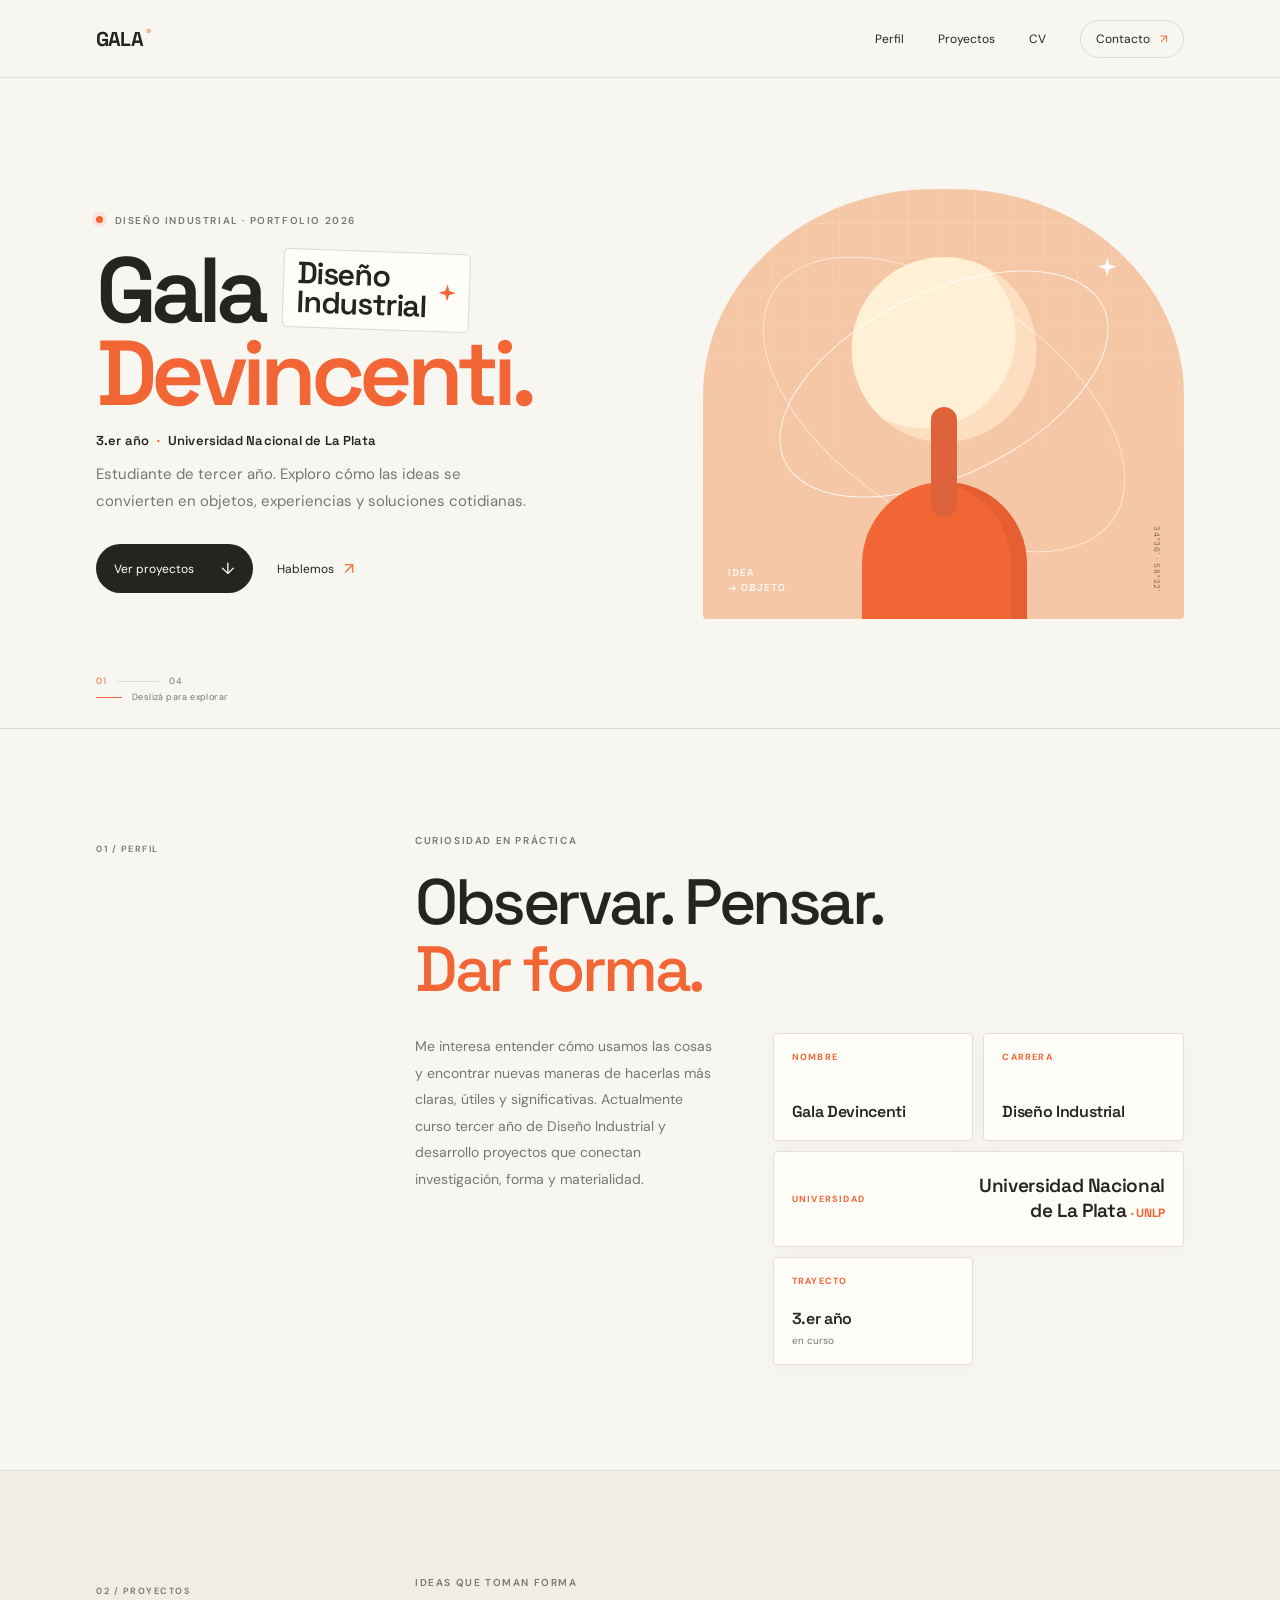
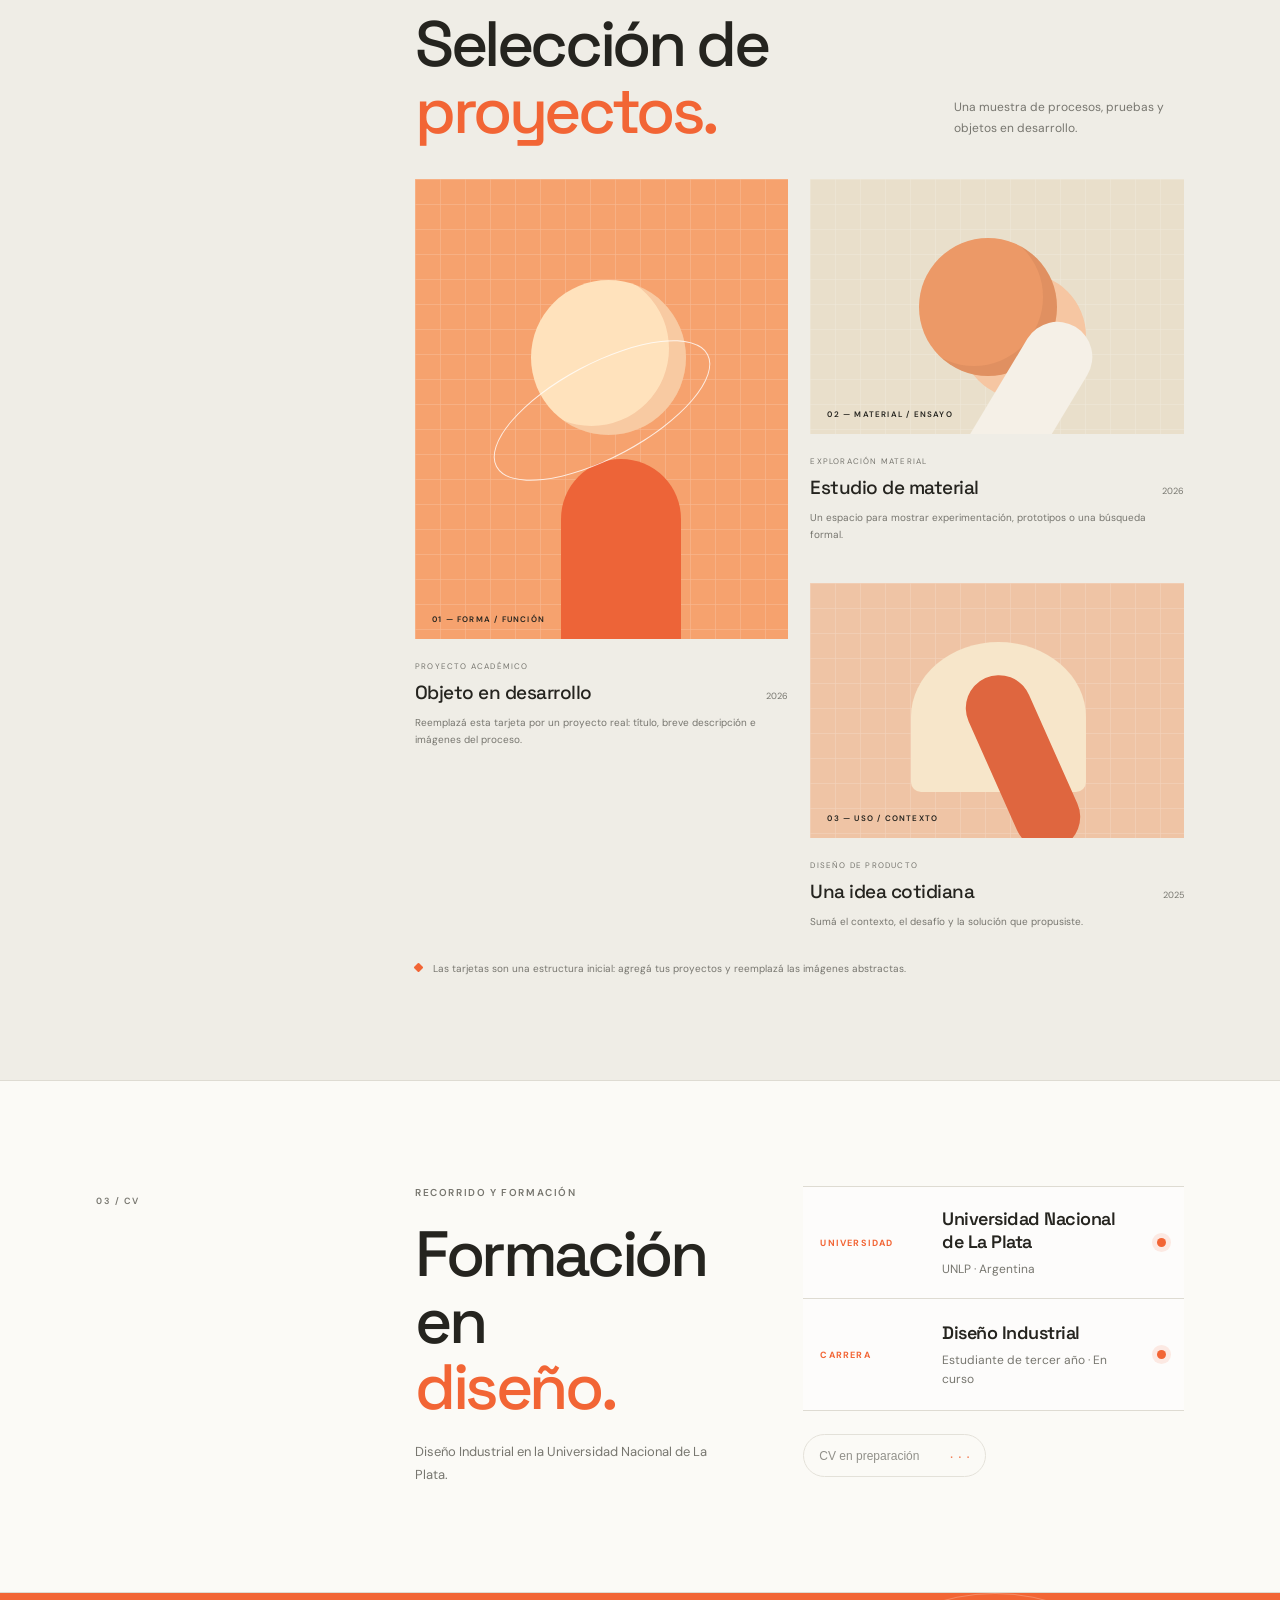
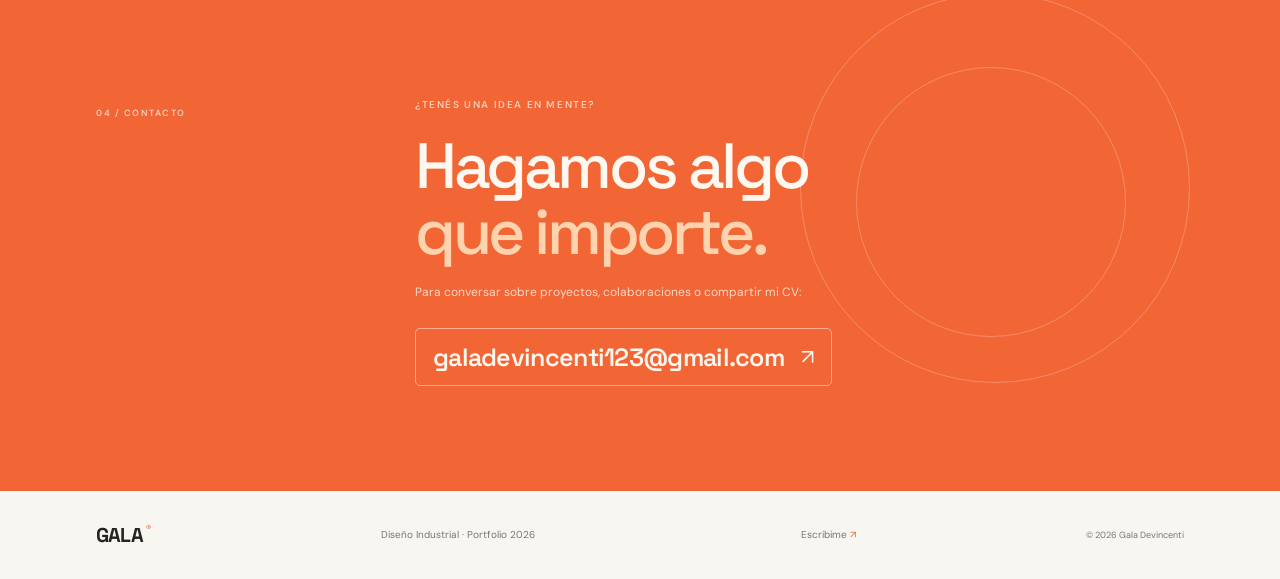
==== commit 815b0b4a: "mejoras en el diseño" ====
--- a/index.html
+++ b/index.html
@@ -26,7 +26,7 @@
       <section class="hero" id="inicio">
         <div class="hero-copy">
           <p class="eyebrow"><span class="status-dot"></span> Diseño Industrial · Portfolio 2026</p>
-          <h1><span class="hero-name-top"><span class="hero-name-first">Gala</span><span class="discipline-hover" tabindex="0" aria-label="Diseño Industrial"><span class="discipline-label">Diseño<br />Industrial</span><span class="discipline-spark" aria-hidden="true">✳</span></span></span><br /><span class="hero-name-last">Devincenti.</span></h1>
+          <h1><span class="hero-name-top"><span class="hero-name-first">Gala</span><span class="discipline-hover" tabindex="0" aria-label="Diseño Industrial"><span class="discipline-label">Diseño<br />Industrial</span><span class="discipline-spark" aria-hidden="true"></span></span></span><br /><span class="hero-name-last">Devincenti.</span></h1>
           <p class="hero-role">3.er año <span>·</span> Universidad Nacional de La Plata</p>
           <p class="hero-intro">Estudiante de tercer año. Exploro cómo las ideas se convierten en objetos, experiencias y soluciones cotidianas.</p>
           <div class="hero-actions">
@@ -43,7 +43,7 @@
           <div class="object-block"></div>
           <div class="object-stem"></div>
           <div class="visual-tag">IDEA<br />→ OBJETO</div>
-          <span class="visual-cross">✳</span>
+          <span class="visual-cross" aria-hidden="true"></span>
           <span class="visual-coordinate">34°36' · 58°22'</span>
         </div>
         <a class="scroll-cue" href="#perfil"><span></span> Deslizá para explorar</a>
@@ -97,7 +97,7 @@
               <p class="project-note">Sumá el contexto, el desafío y la solución que propusiste.</p>
             </article>
           </div>
-          <p class="projects-footnote"><span>✳</span> Las tarjetas son una estructura inicial: agregá tus proyectos y reemplazá las imágenes abstractas.</p>
+          <p class="projects-footnote"><span aria-hidden="true"></span> Las tarjetas son una estructura inicial: agregá tus proyectos y reemplazá las imágenes abstractas.</p>
         </div>
       </section>
 
--- a/styles.css
+++ b/styles.css
@@ -36,8 +36,8 @@
 .discipline-hover { min-height: 63px; padding: 9px 13px; display: inline-flex; align-items: center; gap: 12px; border: 1px solid rgba(37,36,31,.16); border-radius: 5px; background: #fffdf8; color: var(--ink) !important; font: 600 clamp(19px, 2.4vw, 31px)/.96 var(--display); letter-spacing: -1.2px; text-align: left; transform: rotate(2deg); transform-origin: 50% 80%; transition: transform .32s cubic-bezier(.2,.8,.2,1), background .25s, color .25s, box-shadow .25s; }
 .discipline-hover:hover, .discipline-hover:focus-visible { transform: rotate(-4deg) translateY(-6px) scale(1.04); background: var(--orange); color: #fff8f0 !important; box-shadow: 0 12px 24px rgba(193,79,40,.2); outline: none; }
 .discipline-label { color: inherit !important; }
-.discipline-spark { color: var(--orange) !important; font-size: .75em; transition: transform .45s cubic-bezier(.2,.8,.2,1), color .25s; }
-.discipline-hover:hover .discipline-spark, .discipline-hover:focus-visible .discipline-spark { transform: rotate(135deg) scale(1.35); color: #fff8f0 !important; }
+.discipline-spark { width: 17px; height: 17px; flex: 0 0 17px; background: var(--orange); clip-path: polygon(50% 0, 61% 38%, 100% 50%, 61% 62%, 50% 100%, 39% 62%, 0 50%, 39% 38%); transition: transform .45s cubic-bezier(.2,.8,.2,1), background .25s; }
+.discipline-hover:hover .discipline-spark, .discipline-hover:focus-visible .discipline-spark { transform: rotate(135deg) scale(1.35); background: #fff8f0; }
 .hero-role { margin: 18px 0 12px; font: 600 13px var(--display); letter-spacing: .1px; }
 .hero-role span { margin: 0 5px; color: var(--orange); }
 .hero-intro { max-width: 430px; margin-bottom: 29px; color: var(--muted); font-size: 15px; line-height: 1.8; }
@@ -59,7 +59,7 @@
 .object-block { width: 165px; height: 145px; position: absolute; bottom: -8px; left: calc(50% - 82px); border-radius: 82px 82px 0 0; background: var(--orange); box-shadow: inset -16px 0 0 rgba(135,55,28,.12); }
 .object-stem { width: 26px; height: 110px; position: absolute; left: calc(50% - 13px); bottom: 102px; border-radius: 20px; background: #df633a; }
 .visual-tag { position: absolute; left: 25px; bottom: 24px; color: #fff9f1; font: 600 10px/1.5 var(--display); letter-spacing: 1px; }
-.visual-cross { position: absolute; top: 16%; right: 14%; color: white; font-size: 25px; }
+.visual-cross { width: 19px; height: 19px; position: absolute; top: 16%; right: 14%; background: white; clip-path: polygon(50% 0, 61% 38%, 100% 50%, 61% 62%, 50% 100%, 39% 62%, 0 50%, 39% 38%); }
 .visual-coordinate { position: absolute; right: 22px; bottom: 27px; color: rgba(68,48,38,.65); font-size: 8px; letter-spacing: .8px; writing-mode: vertical-rl; }
 .scroll-cue { position: absolute; left: 7.5%; bottom: 25px; display: flex; gap: 10px; align-items: center; color: var(--muted); font-size: 9px; letter-spacing: .4px; }
 .scroll-cue span { width: 26px; height: 1px; background: var(--orange); }
@@ -109,7 +109,7 @@
 .project-year { padding-bottom: 3px; color: var(--muted); font-size: 9px; }
 .project-note { max-width: 360px; margin: 9px 0 0; color: var(--muted); font-size: 10px; line-height: 1.7; }
 .projects-footnote { margin: 32px 0 0; color: var(--muted); font-size: 10px; }
-.projects-footnote span { margin-right: 6px; color: var(--orange); }
+.projects-footnote span { width: 7px; height: 7px; display: inline-block; margin: 0 8px 1px 0; border-radius: 1px; background: var(--orange); transform: rotate(45deg); }
 .cv { background: #fbfaf6; }
 .cv-content { display: grid; grid-template-columns: .9fr 1.1fr; gap: 10%; }
 .cv-title h2 { margin: 0; }
@@ -149,9 +149,9 @@
   .site-header { height: 70px; padding: 0 6%; }
   nav { gap: 17px; font-size: 10px; }
   .nav-contact { padding: 8px 10px; }
-  .hero { min-height: auto; padding: 68px 6% 85px; grid-template-columns: 1fr; gap: 40px; }
+  .hero { min-height: auto; padding: 56px 6% 78px; grid-template-columns: 1fr; gap: 30px; }
   h1 { font-size: clamp(60px, 13vw, 82px); letter-spacing: -4px; }
-  .hero-visual { width: min(100%, 440px); height: 360px; justify-self: center; }
+  .hero-visual { width: min(100%, 440px); height: 330px; justify-self: center; }
   .hero-index { bottom: -54px; }
   .scroll-cue { left: 6%; bottom: 25px; }
   .section { padding: 75px 6%; grid-template-columns: 1fr; gap: 23px; }
@@ -170,8 +170,23 @@
 @media (max-width: 480px) {
   nav { gap: 11px; }
   nav a:first-child { display: none; }
-  .hero-visual { height: 315px; }
-  .section { padding: 64px 6%; }
+  .site-header { height: 62px; }
+  .wordmark { font-size: 18px; }
+  nav { gap: 9px; font-size: 9px; }
+  .nav-contact { padding: 7px 8px; }
+  .hero { padding-top: 48px; gap: 24px; }
+  h1 { font-size: clamp(54px, 15vw, 68px); letter-spacing: -3.5px; line-height: .92; }
+  .hero-name-top { gap: 8px; }
+  .discipline-hover { min-height: 47px; padding: 7px 9px; gap: 7px; border-radius: 4px; font-size: clamp(16px, 4.5vw, 21px); letter-spacing: -.7px; }
+  .discipline-spark { width: 13px; height: 13px; flex-basis: 13px; }
+  .hero-role { margin: 15px 0 9px; font-size: 11px; }
+  .hero-intro { margin-bottom: 22px; font-size: 13px; line-height: 1.7; }
+  .hero-actions { gap: 16px; }
+  .hero-visual { height: 285px; }
+  .object-disc { width: 150px; height: 150px; }
+  .ring-a { width: 290px; height: 155px; }
+  .ring-b { width: 330px; height: 190px; }
+  .section { padding: 54px 6%; gap: 18px; }
   h2 { font-size: 47px; letter-spacing: -2.5px; }
   .project-grid { grid-template-columns: 1fr; gap: 30px; }
   .project-large { grid-row: auto; }
@@ -183,6 +198,8 @@
   .fact-wide strong { font-size: 16px; }
   .email-link { width: 100%; justify-content: space-between; gap: 8px; padding: 12px 13px; }
   .email-address { font-size: clamp(15px, 4vw, 19px); letter-spacing: -.5px; }
+  .contact-orbit { width: 210px; height: 210px; right: -42%; }
+  .orbit-b { width: 290px; height: 290px; right: -54%; }
   .site-footer { grid-template-columns: 1fr; gap: 12px; }
   .site-footer p { grid-column: auto; }
   .site-footer small { text-align: left; }
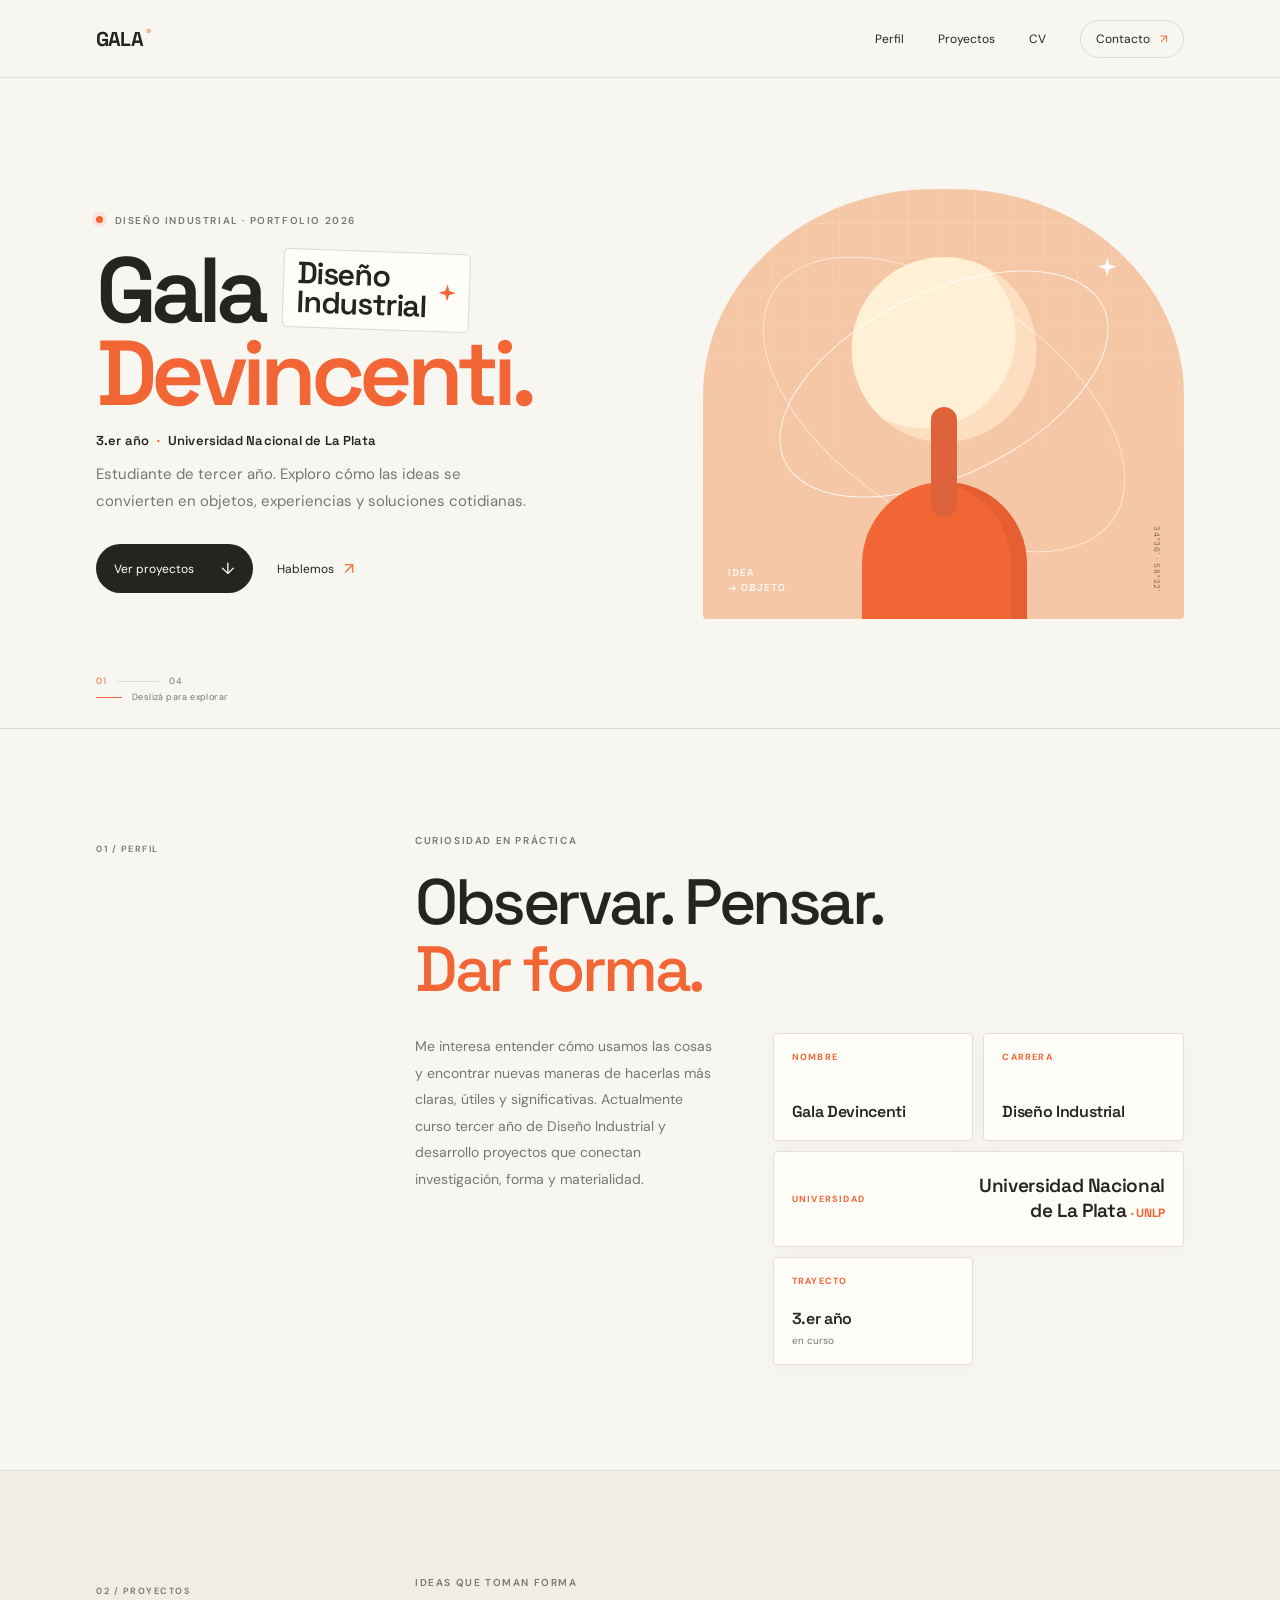
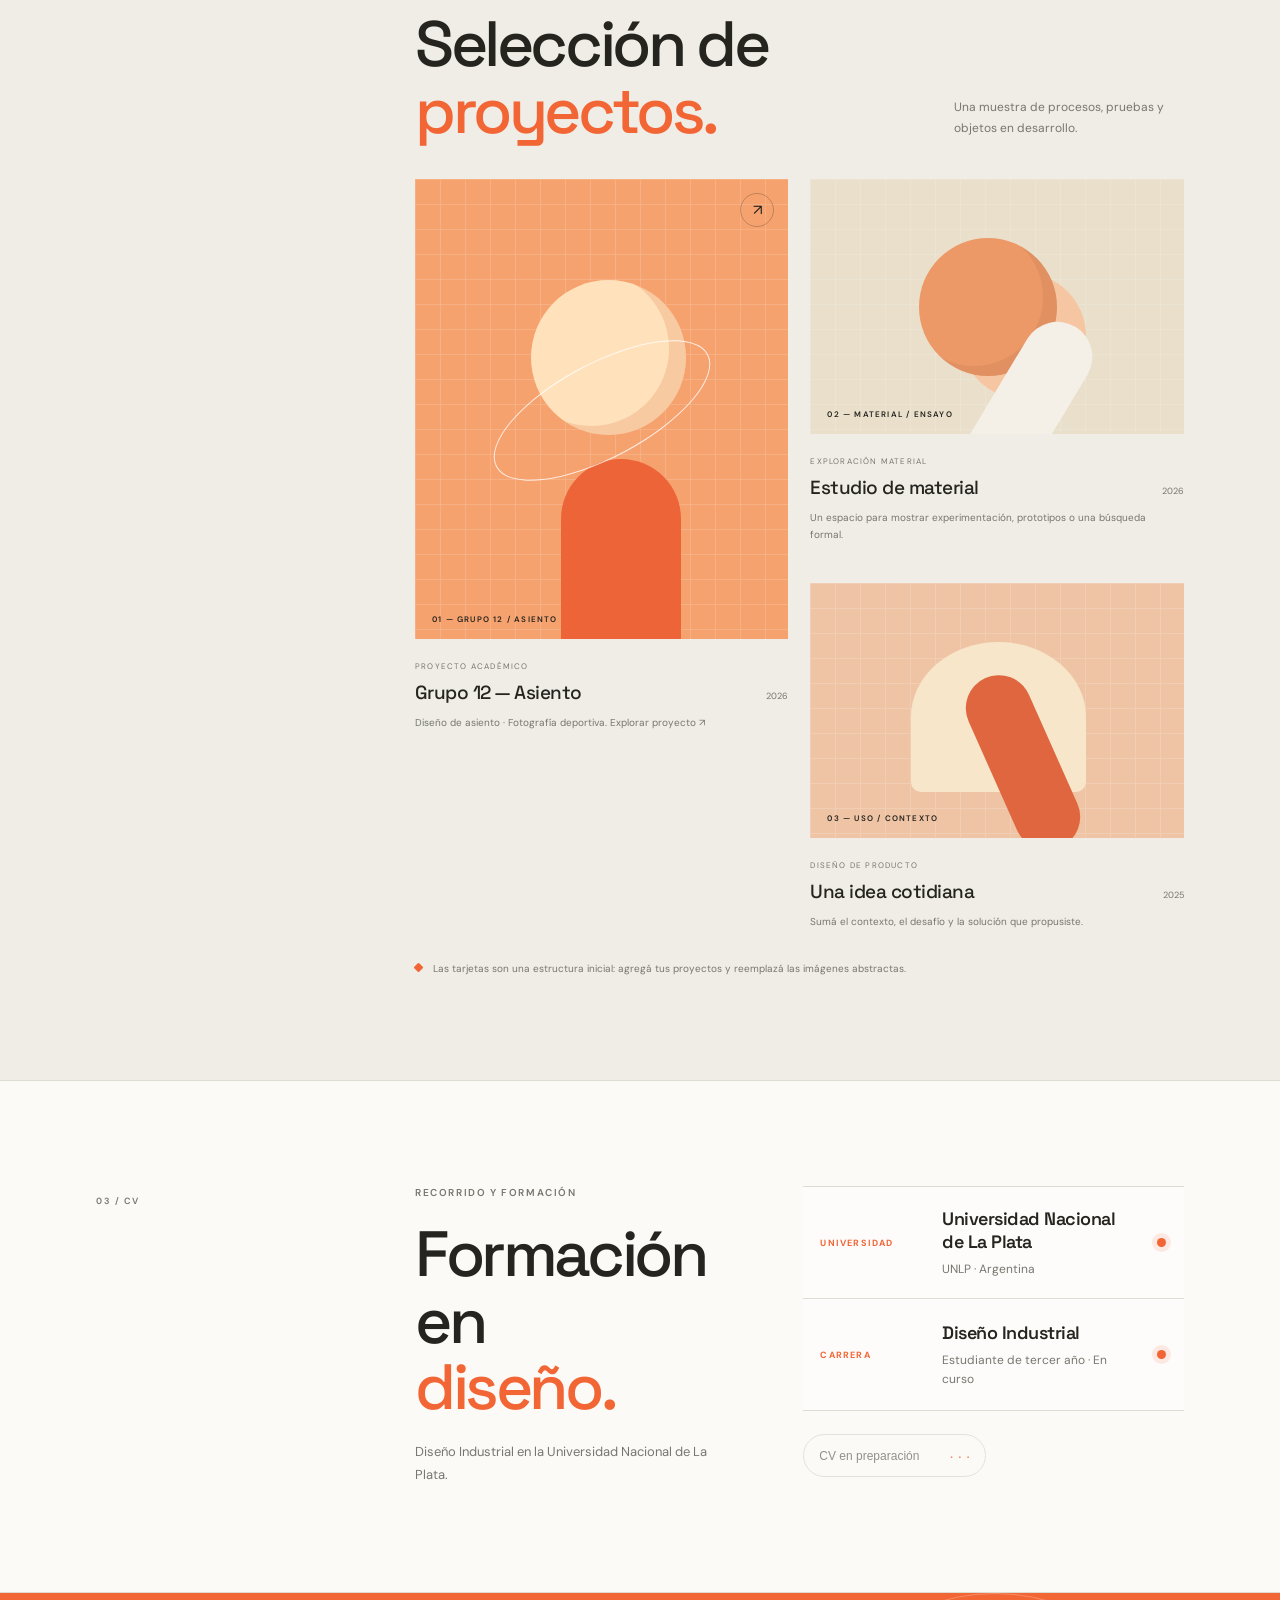
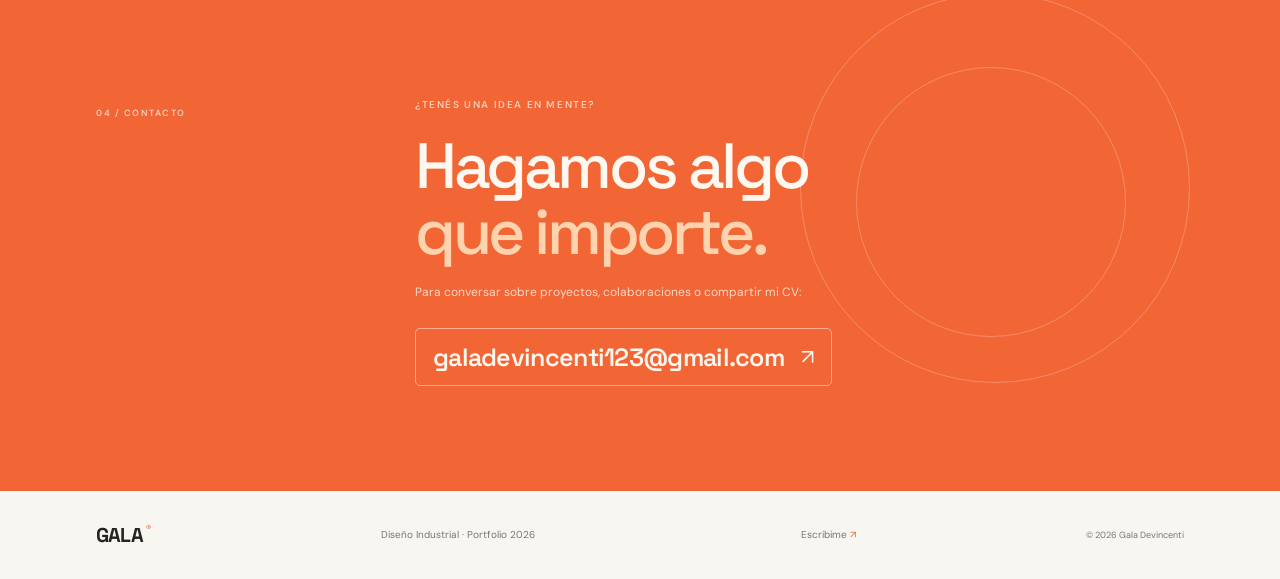
==== commit 0d84f68f: "agregamos vista del proyecto silla" ====
--- a/index.html
+++ b/index.html
@@ -10,6 +10,8 @@
     <link rel="preconnect" href="https://fonts.gstatic.com" crossorigin />
     <link href="https://fonts.googleapis.com/css2?family=DM+Sans:wght@400;500;600;700&family=Space+Grotesk:wght@400;500;600;700&display=swap" rel="stylesheet" />
     <link rel="stylesheet" href="styles.css" />
+    <script>window.va = window.va || function () { (window.vaq = window.vaq || []).push(arguments); };</script>
+    <script defer src="/_vercel/insights/script.js"></script>
   </head>
   <body>
     <header class="site-header">
@@ -75,12 +77,12 @@
           </div>
           <div class="project-grid">
             <article class="project-card project-large">
-              <div class="project-visual visual-one" role="img" aria-label="Composición abstracta del proyecto uno">
+              <a class="project-visual visual-one" href="proyecto-grupo-12.html" aria-label="Ver proyecto Grupo 12: Asiento — Fotografía deportiva">
                 <span class="project-mark mark-one"></span><span class="project-mark mark-two"></span><span class="project-mark mark-three"></span>
-                <span class="project-visual-label">01 — FORMA / FUNCIÓN</span>
-              </div>
-              <div class="project-caption"><div><span class="project-type">PROYECTO ACADÉMICO</span><h3>Objeto en desarrollo</h3></div><span class="project-year">2026</span></div>
-              <p class="project-note">Reemplazá esta tarjeta por un proyecto real: título, breve descripción e imágenes del proceso.</p>
+                <span class="project-visual-label">01 — GRUPO 12 / ASIENTO</span><span class="project-open" aria-hidden="true">↗</span>
+              </a>
+              <div class="project-caption"><div><span class="project-type">PROYECTO ACADÉMICO</span><h3><a href="proyecto-grupo-12.html">Grupo 12 — Asiento</a></h3></div><span class="project-year">2026</span></div>
+              <p class="project-note">Diseño de asiento · Fotografía deportiva. <a href="proyecto-grupo-12.html">Explorar proyecto ↗</a></p>
             </article>
             <article class="project-card">
               <div class="project-visual visual-two" role="img" aria-label="Composición abstracta del proyecto dos">
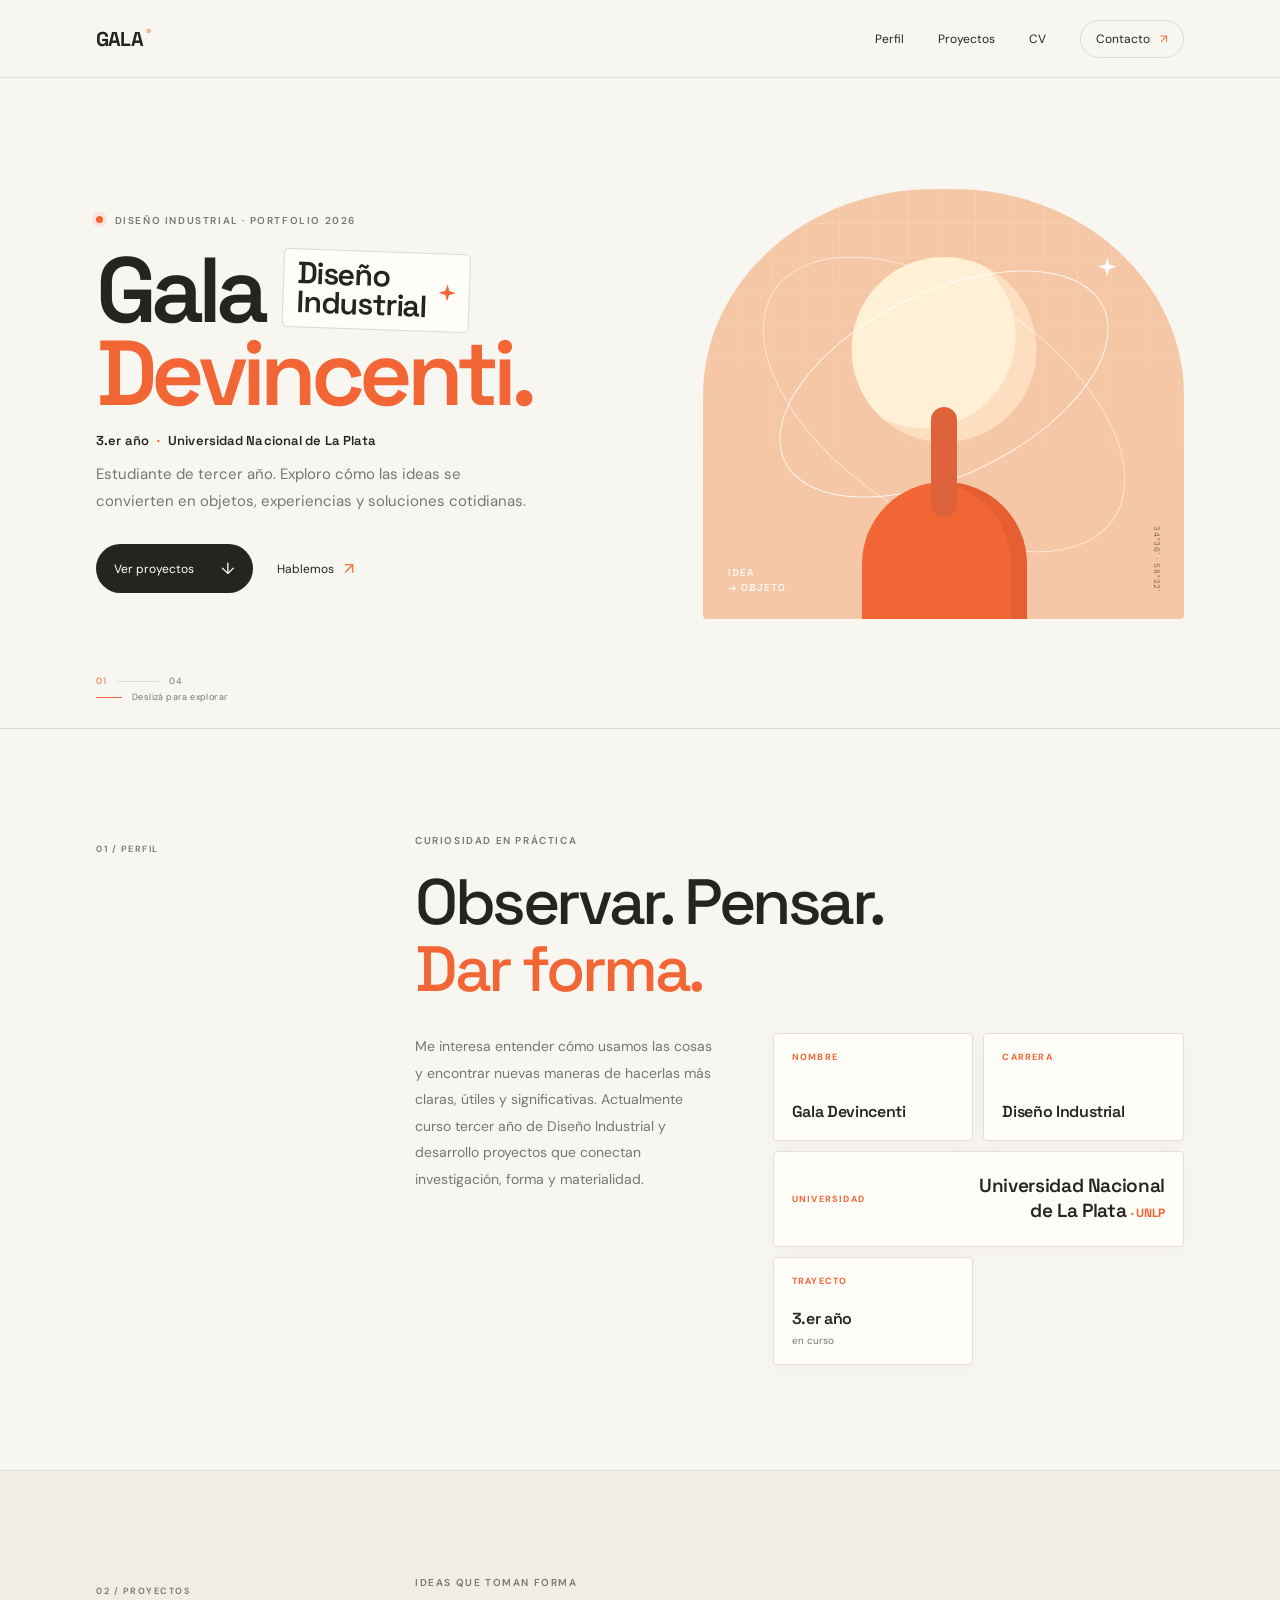
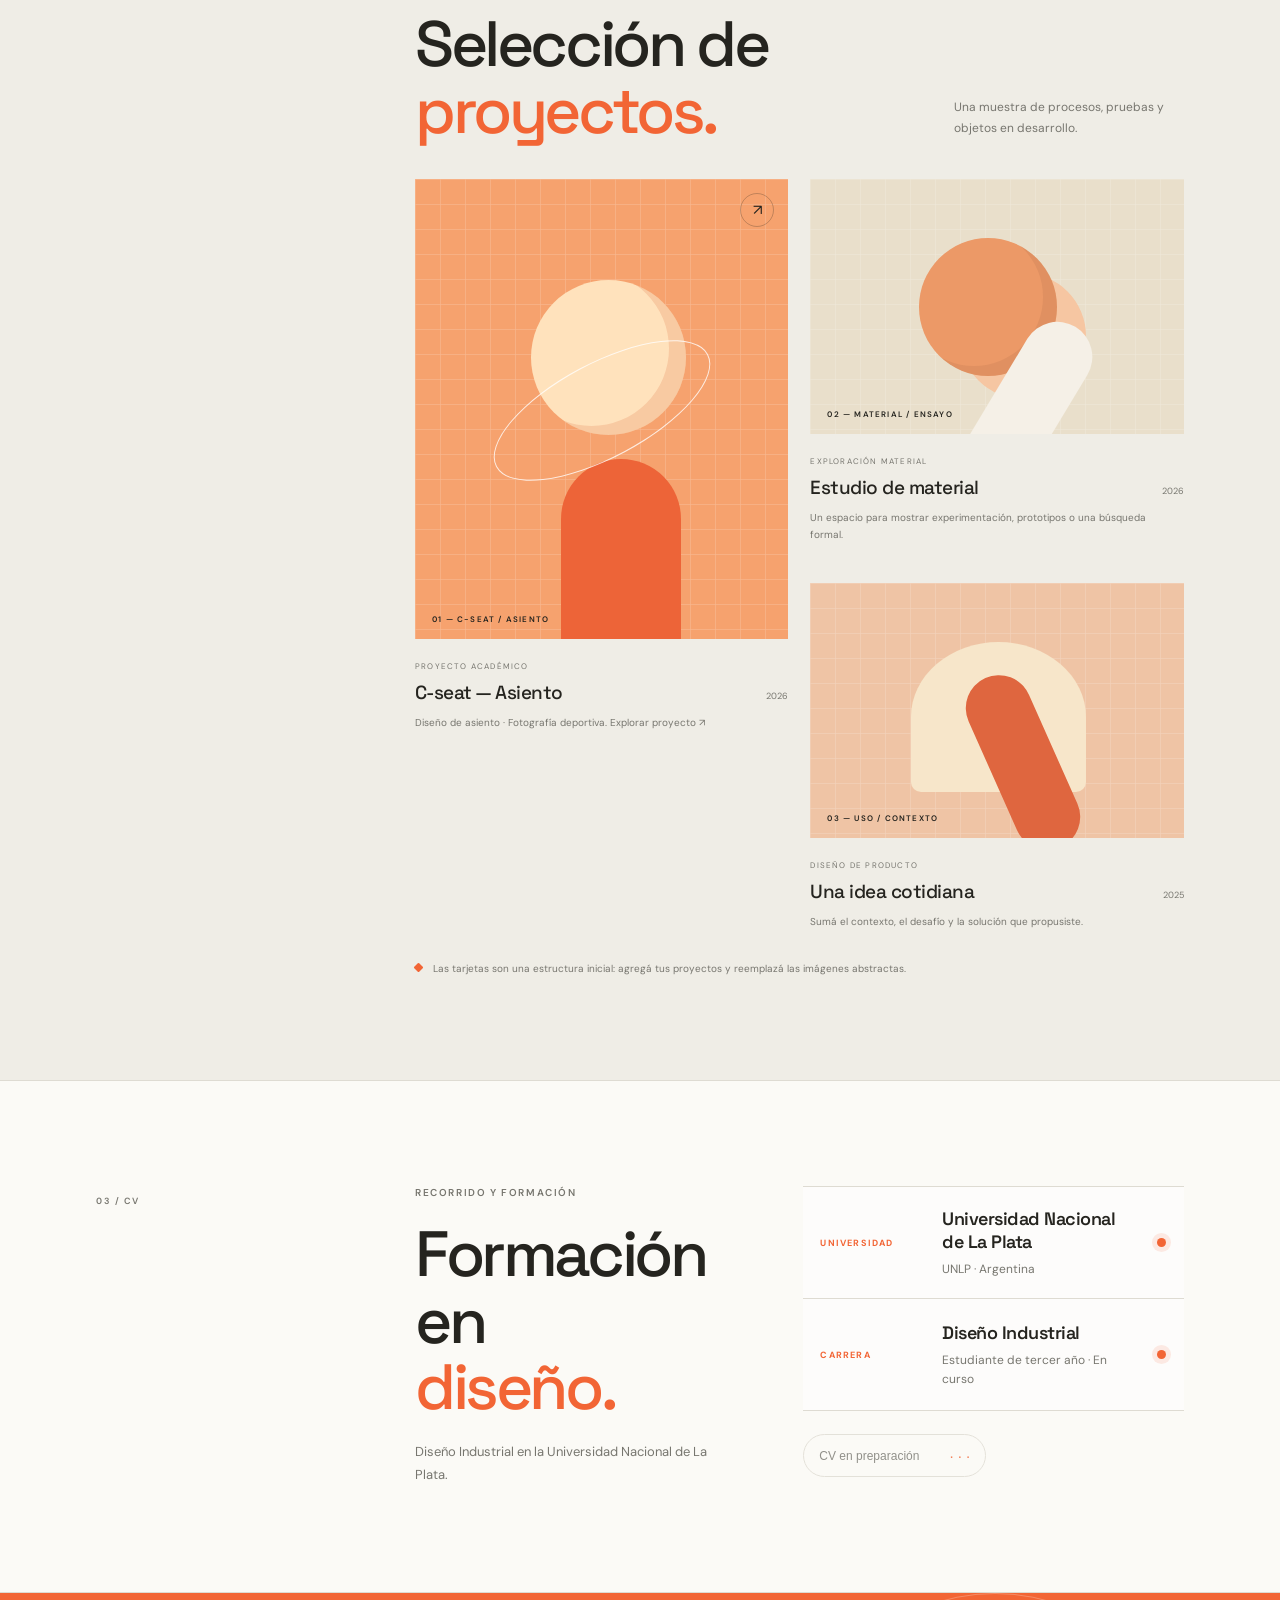
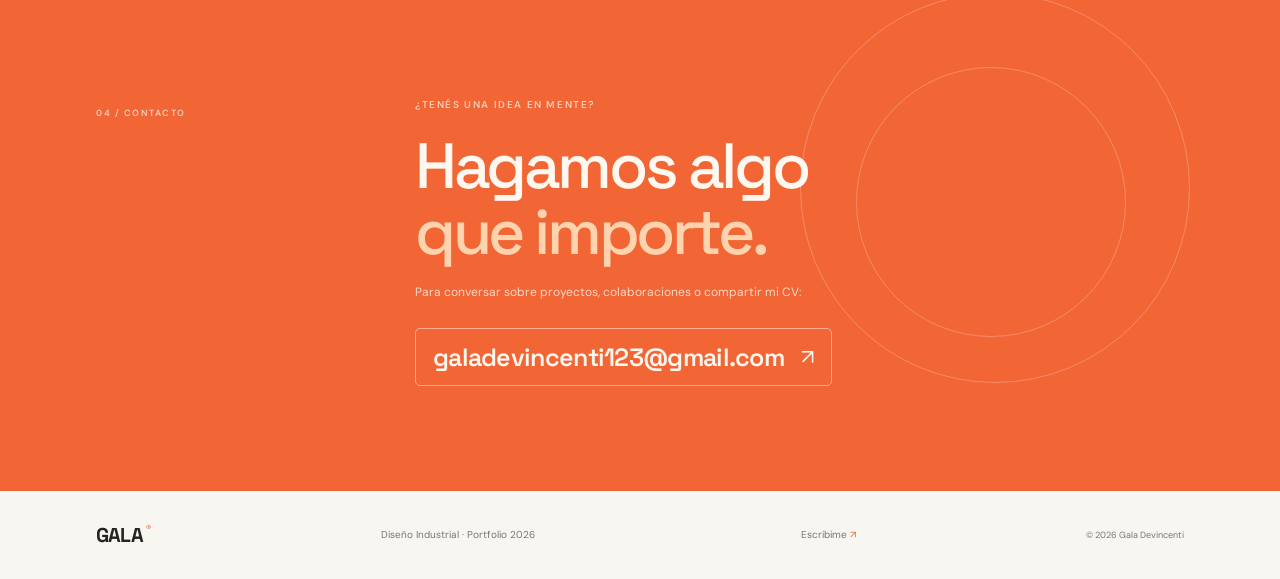
==== commit ca66c22a: "cambio de formato" ====
--- a/index.html
+++ b/index.html
@@ -77,11 +77,11 @@
           </div>
           <div class="project-grid">
             <article class="project-card project-large">
-              <a class="project-visual visual-one" href="proyecto-grupo-12.html" aria-label="Ver proyecto Grupo 12: Asiento — Fotografía deportiva">
+              <a class="project-visual visual-one" href="proyecto-grupo-12.html" aria-label="Ver proyecto C-seat: Asiento — Fotografía deportiva">
                 <span class="project-mark mark-one"></span><span class="project-mark mark-two"></span><span class="project-mark mark-three"></span>
-                <span class="project-visual-label">01 — GRUPO 12 / ASIENTO</span><span class="project-open" aria-hidden="true">↗</span>
+                <span class="project-visual-label">01 — C-SEAT / ASIENTO</span><span class="project-open" aria-hidden="true">↗</span>
               </a>
-              <div class="project-caption"><div><span class="project-type">PROYECTO ACADÉMICO</span><h3><a href="proyecto-grupo-12.html">Grupo 12 — Asiento</a></h3></div><span class="project-year">2026</span></div>
+              <div class="project-caption"><div><span class="project-type">PROYECTO ACADÉMICO</span><h3><a href="proyecto-grupo-12.html">C-seat — Asiento</a></h3></div><span class="project-year">2026</span></div>
               <p class="project-note">Diseño de asiento · Fotografía deportiva. <a href="proyecto-grupo-12.html">Explorar proyecto ↗</a></p>
             </article>
             <article class="project-card">
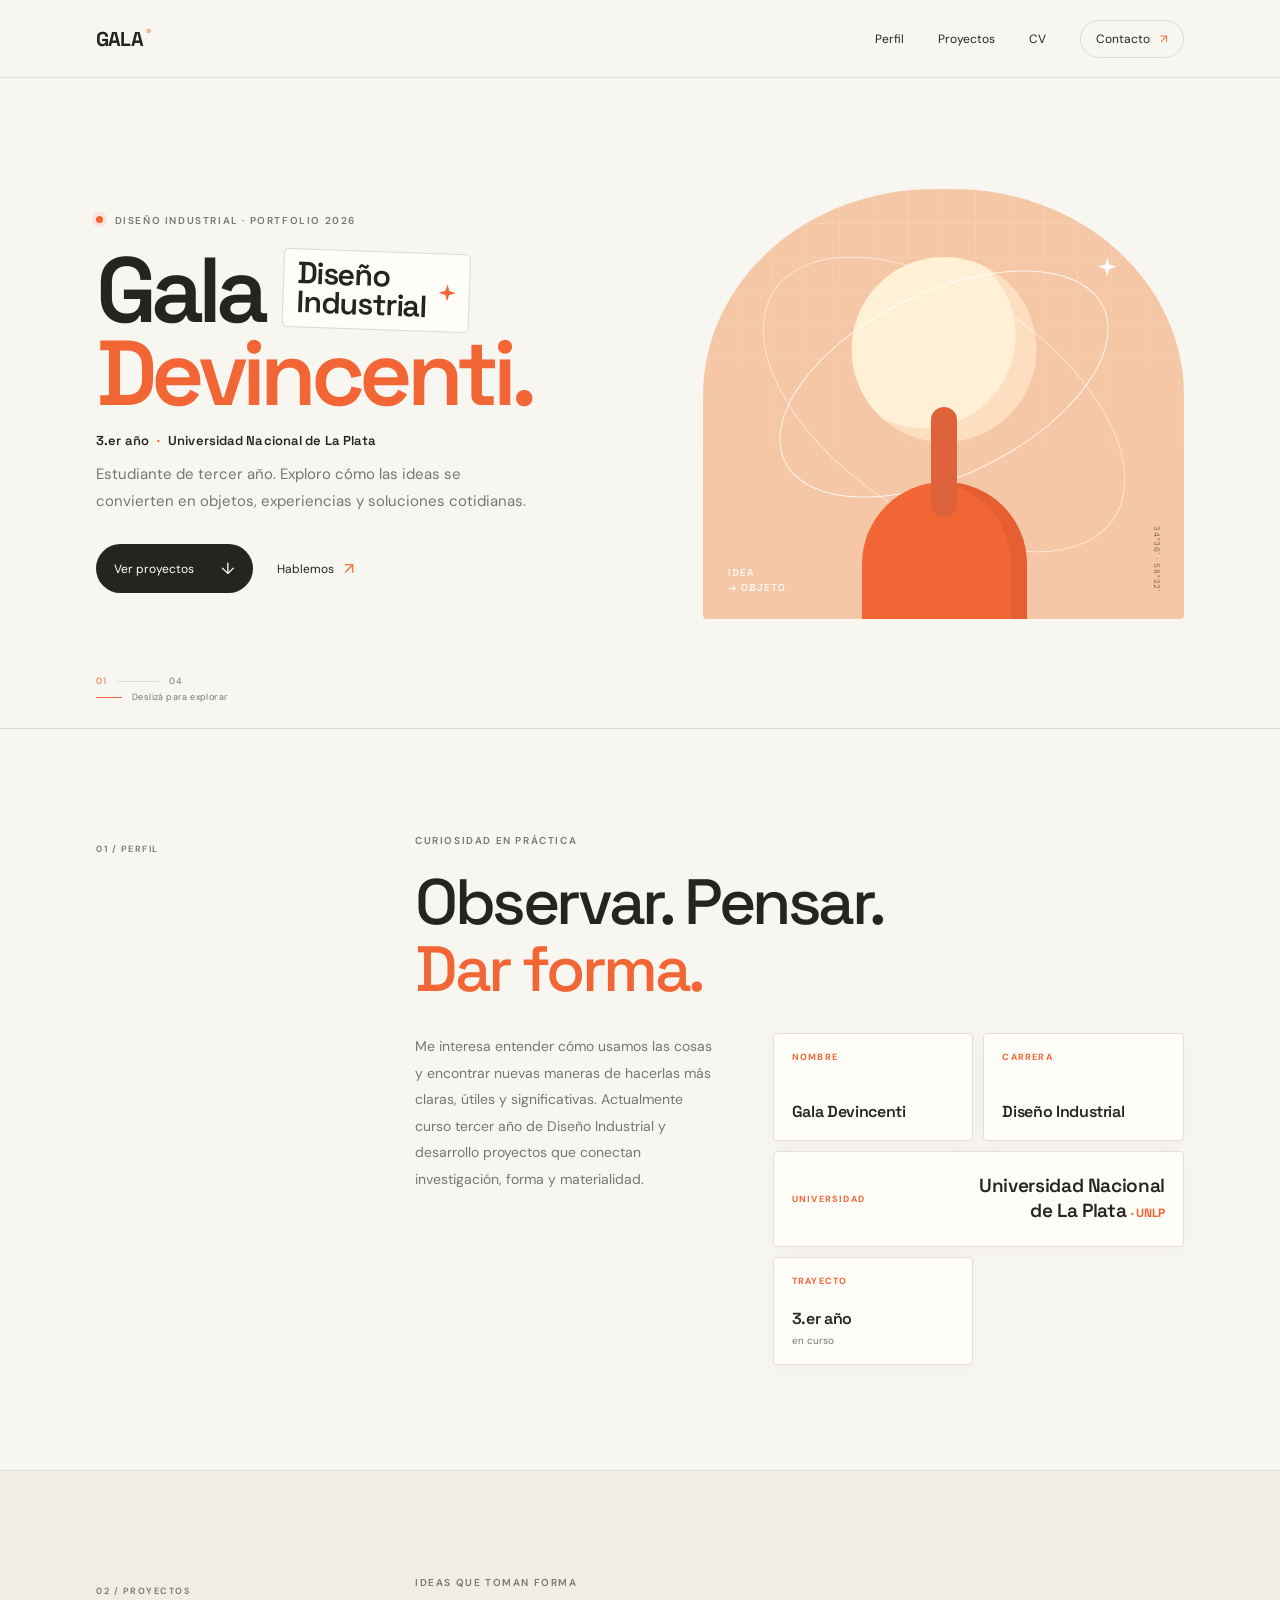
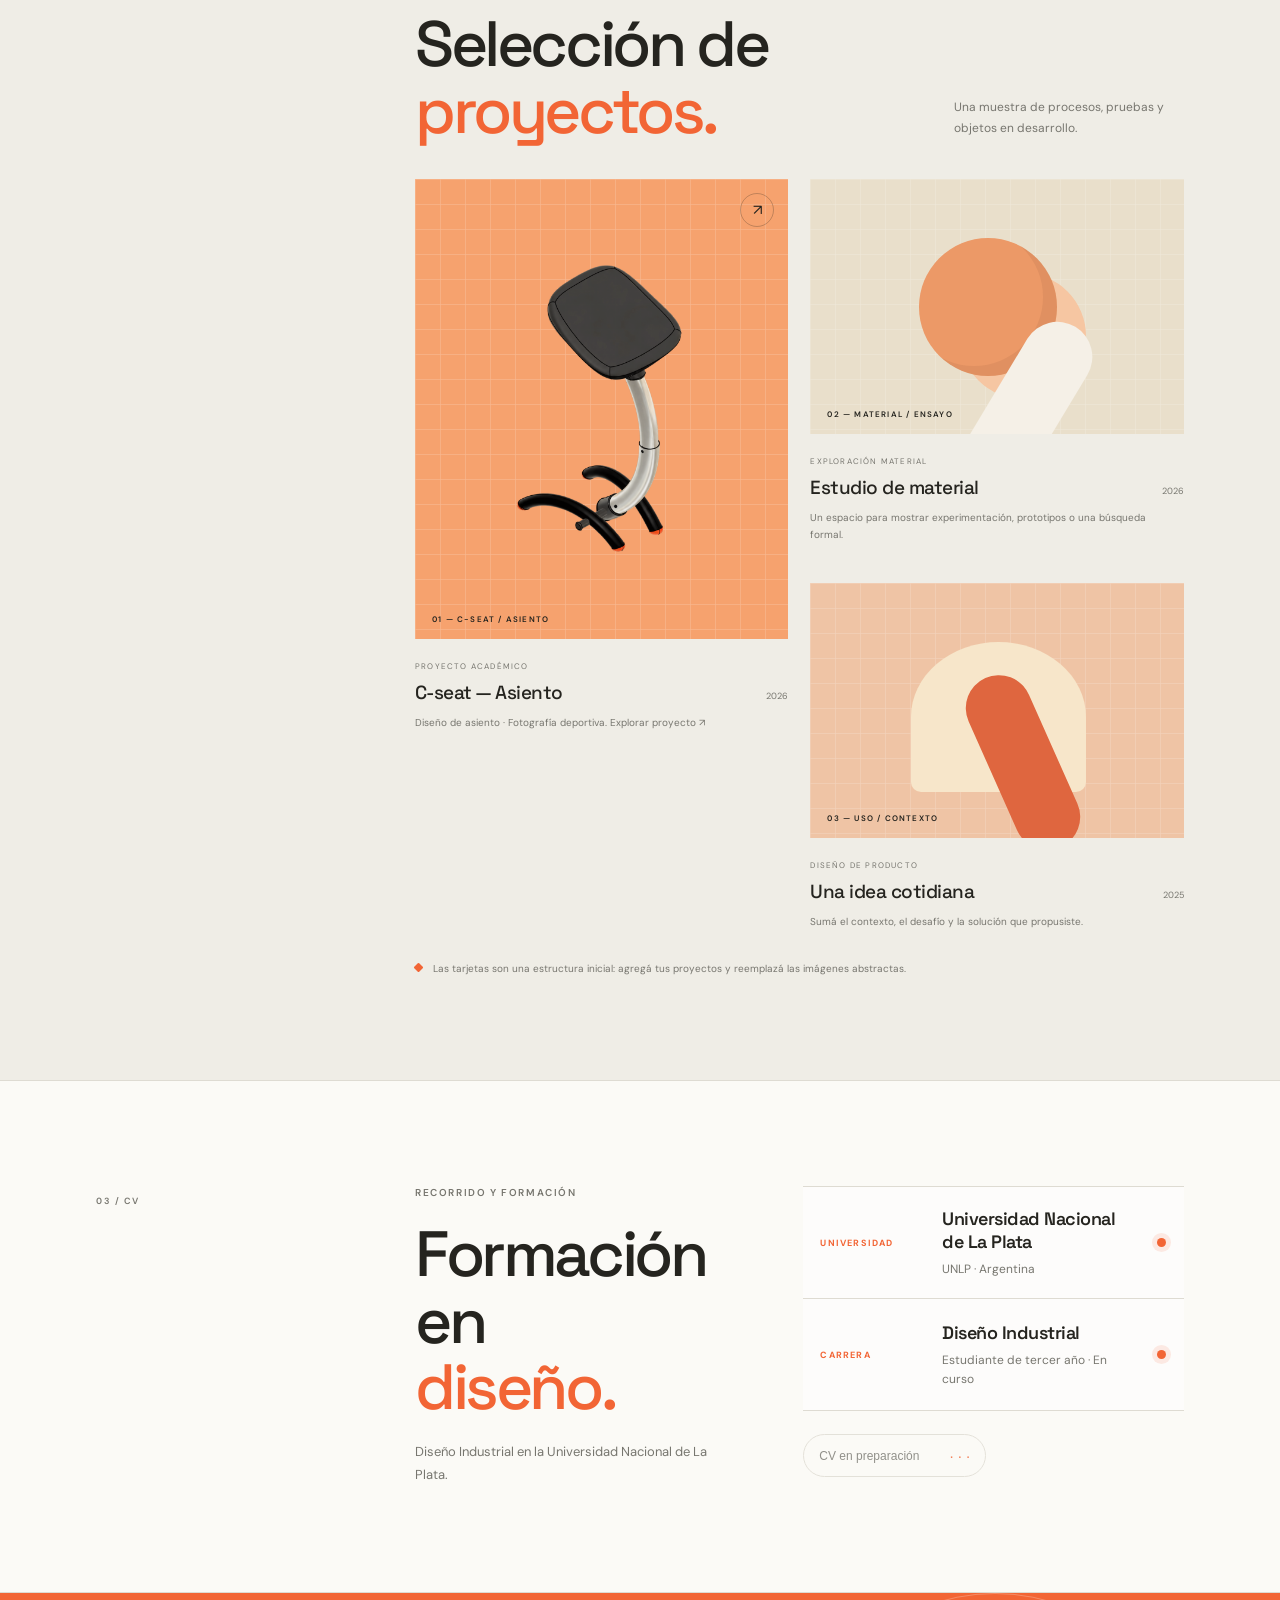
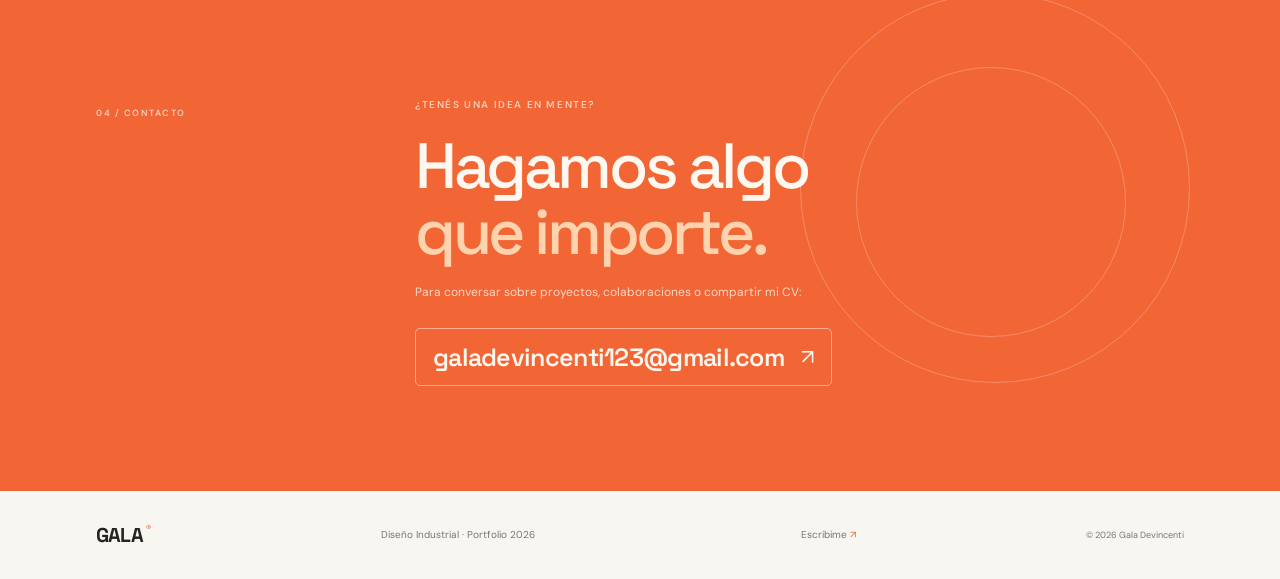
==== commit d7216727: "portada del proyecto asiento" ====
--- a/index.html
+++ b/index.html
@@ -78,7 +78,7 @@
           <div class="project-grid">
             <article class="project-card project-large">
               <a class="project-visual visual-one" href="proyecto-grupo-12.html" aria-label="Ver proyecto C-seat: Asiento — Fotografía deportiva">
-                <span class="project-mark mark-one"></span><span class="project-mark mark-two"></span><span class="project-mark mark-three"></span>
+                <img class="project-seat-preview" src="models/asiento-preview-cutout.png" alt="Vista del asiento C-seat" />
                 <span class="project-visual-label">01 — C-SEAT / ASIENTO</span><span class="project-open" aria-hidden="true">↗</span>
               </a>
               <div class="project-caption"><div><span class="project-type">PROYECTO ACADÉMICO</span><h3><a href="proyecto-grupo-12.html">C-seat — Asiento</a></h3></div><span class="project-year">2026</span></div>
--- a/styles.css
+++ b/styles.css
@@ -87,6 +87,8 @@
 .project-large { grid-row: span 2; }
 .project-visual { height: 255px; position: relative; display: block; overflow: hidden; }
 .project-large .project-visual { height: 460px; }
+.project-seat-preview { width: 100%; height: 100%; position: absolute; inset: 0; object-fit: contain; transition: transform .45s ease; }
+.project-visual:hover .project-seat-preview { transform: scale(1.04); }
 .visual-one { background: #f6a26e; }
 .visual-two { background: #e9dfcb; }
 .visual-three { background: #efc4a5; }
@@ -100,9 +102,9 @@
 .mark-five { width: 70px; height: 180px; left: 49%; bottom: -60px; border-radius: 40px 40px 0 0; background: #f5f0e7; transform: rotate(31deg); }
 .mark-six { width: 175px; height: 150px; left: 27%; top: 23%; border-radius: 50% 50% 10px 10px; background: #f7e6ca; }
 .mark-seven { width: 66px; height: 185px; left: 48%; top: 34%; border-radius: 40px; background: #df663f; transform: rotate(-24deg); }
-.project-open { width: 34px; height: 34px; position: absolute; top: 14px; right: 14px; display: grid; place-items: center; border: 1px solid rgba(37,36,31,.25); border-radius: 50%; font-size: 15px; transition: color .2s, background .2s; }
+.project-open { width: 34px; height: 34px; position: absolute; z-index: 2; top: 14px; right: 14px; display: grid; place-items: center; border: 1px solid rgba(37,36,31,.25); border-radius: 50%; font-size: 15px; transition: color .2s, background .2s; }
 .project-visual:hover .project-open { background: var(--ink); color: white; }
-.project-visual-label { position: absolute; left: 17px; bottom: 15px; font-size: 8px; font-weight: 600; letter-spacing: 1.2px; }
+.project-visual-label { position: absolute; z-index: 2; left: 17px; bottom: 15px; font-size: 8px; font-weight: 600; letter-spacing: 1.2px; }
 .project-caption { padding: 14px 0 0; display: flex; align-items: end; justify-content: space-between; }
 .project-type { color: var(--muted); font-size: 8px; letter-spacing: 1.2px; }
 .project-caption h3 { margin: 6px 0 0; font-size: 19px; font-weight: 500; letter-spacing: -.5px; }
